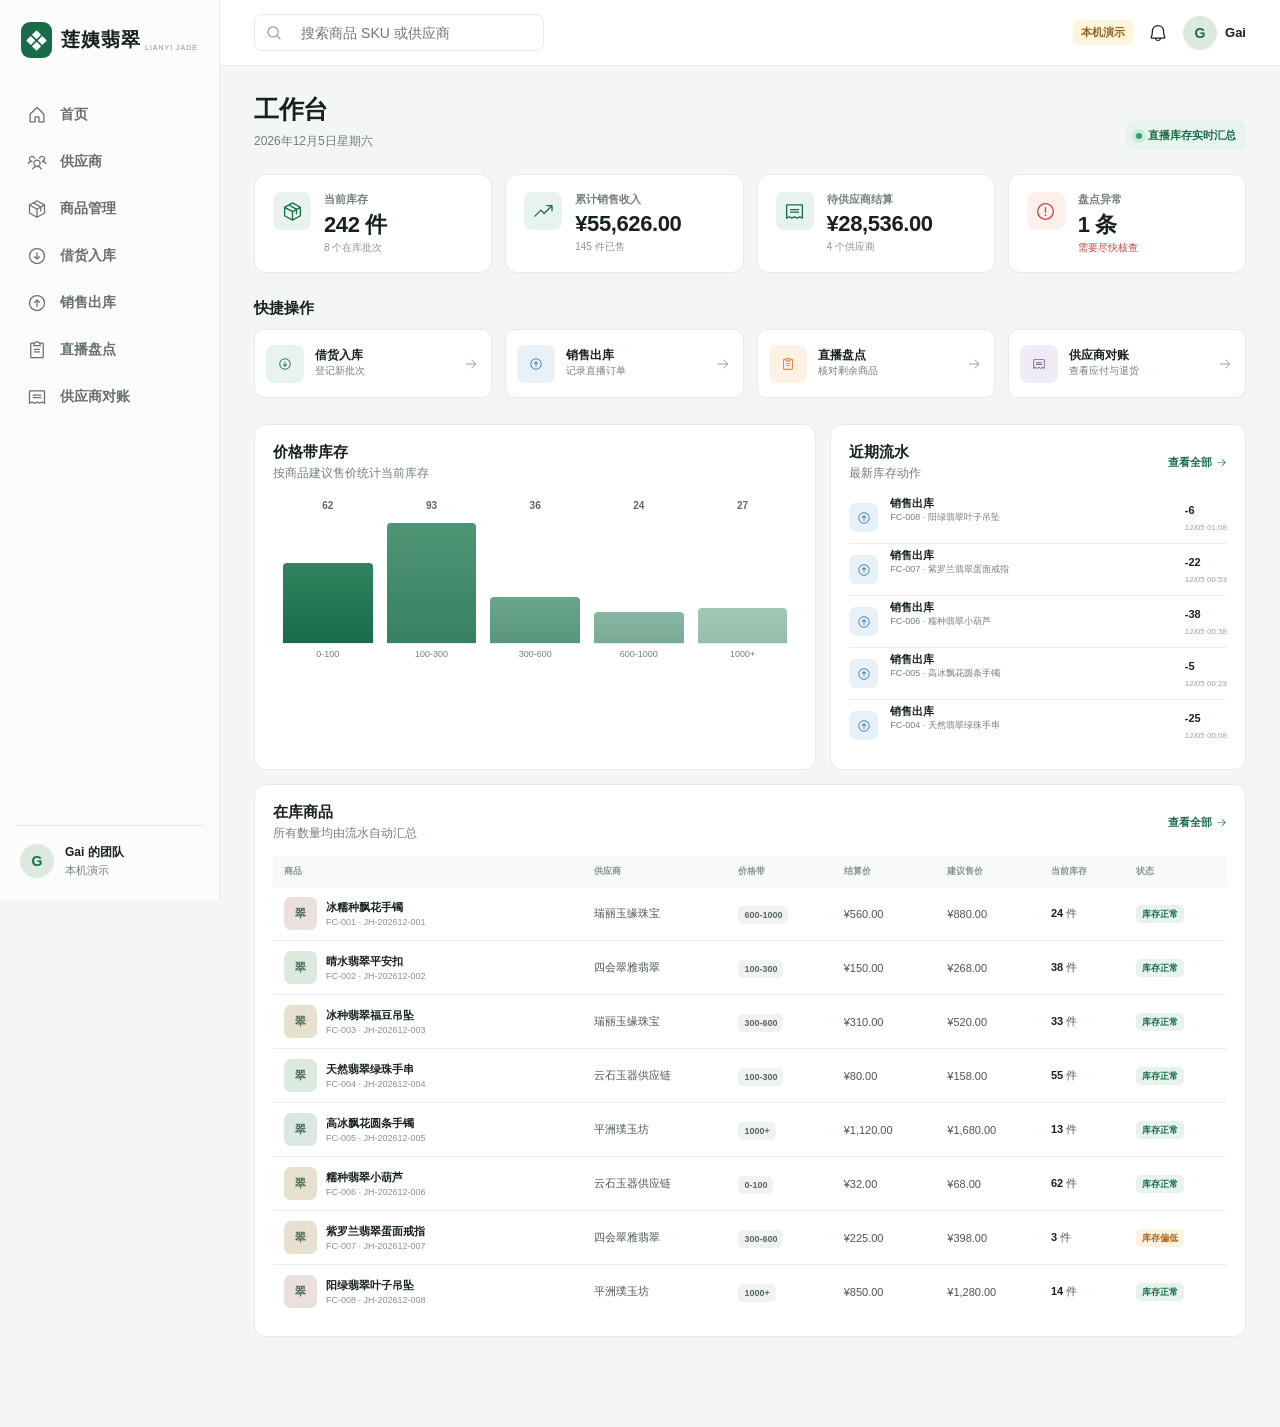
==== index.html @ c165a5d6 "Publish 莲姨翡翠 mobile workbench" ====
<!DOCTYPE html><html lang="zh-CN"><head><meta charSet="utf-8"/><meta name="viewport" content="width=device-width, initial-scale=1"/><link rel="stylesheet" href="/_next/static/css/index.B_fYpYmX.css" data-rsc-css-href="/_next/static/css/index.B_fYpYmX.css" data-precedence="vite-rsc/importer-resources"/><link rel="modulepreload" fetchPriority="low" href="/_next/static/chunks/index-DwJyGmUU.js"/><script src="/_next/static/chunks/rolldown-runtime-C60lm6uB.js" type="module" async=""></script><script src="/_next/static/chunks/framework-D_rUT4EX.js" type="module" async=""></script><script src="/_next/static/chunks/navigation-errors-By4dF-Cc.js" type="module" async=""></script><link rel="modulepreload" href="/_next/static/chunks/layout-segment-context-Eu8KPWJx.js" crossorigin=""/><link rel="modulepreload" href="/_next/static/chunks/provider-BkWd7_h_.js" crossorigin=""/><title>莲姨翡翠 · 直播库存工作台</title><meta name="description" content="多供应商直播借货、销售、盘点与对账"/><meta name="theme-color" content="#176c4a"/><script>Object.assign(((self[Symbol.for("vinext.navigationRuntime")]??={bootstrap:{routeManifest:null},functions:{}}).bootstrap.rsc??={rsc:[]}),{params:{},nav:{"pathname":"/","searchParams":[]}})</script><link rel="modulepreload" href="/_next/static/chunks/index-DwJyGmUU.js" />
</head><body><div class="center-state"><div class="spinner"></div><b>正在读取工作台</b></div><script type="module" src="/_next/static/chunks/index-DwJyGmUU.js" id="_R_" async=""></script><script>((self[Symbol.for("vinext.navigationRuntime")]??={bootstrap:{routeManifest:null},functions:{}}).bootstrap.rsc??={rsc:[]}).rsc.push("0:{\"page:/\":\"$L1\",\"layout:/\":\"$L2\",\"route:/\":\"$L3\",\"__route\":\"route:/\",\"__interceptionContext\":null,\"__layoutIds\":[\"layout:/\"],\"__rootLayout\":\"/\",\"__bfcacheSegmentIdentities\":{\"layout:/\":\"[\\\"layout\\\",\\\"layout:/\\\",\\\"root-boundary:/\\\",\\\"\\\"]\",\"page:/\":\"[\\\"page\\\",\\\"page:/\\\",\\\"root-boundary:/\\\",\\\"\\\"]\"},\"__srcPage\":[\"page\"],\"__layoutFlags\":{\"layout:/\":\"s\"},\"__artifactCompatibility\":{\"schemaVersion\":1,\"graphVersion\":\"app-route-graph:1177fd80f83fa7b0\",\"deploymentVersion\":\"52a5974e-112c-4733-9231-46b6f329998c\",\"appElementsSchemaVersion\":1,\"rscPayloadSchemaVersion\":1,\"rootBoundaryId\":\"/\",\"renderEpoch\":null},\"__dynamicStaleTime\":0}\n")</script><script>((self[Symbol.for("vinext.navigationRuntime")]??={bootstrap:{routeManifest:null},functions:{}}).bootstrap.rsc??={rsc:[]}).rsc.push("4:I[\"75b87872b5db\",[],\"AppProvider\",1]\n")</script><script>((self[Symbol.for("vinext.navigationRuntime")]??={bootstrap:{routeManifest:null},functions:{}}).bootstrap.rsc??={rsc:[]}).rsc.push("5:I[\"8c0f216c4604\",[],\"Children\",1]\n")</script><script>((self[Symbol.for("vinext.navigationRuntime")]??={bootstrap:{routeManifest:null},functions:{}}).bootstrap.rsc??={rsc:[]}).rsc.push("6:I[\"593f344dc510\",[],\"GlobalErrorBoundary\",1]\n")</script><script>((self[Symbol.for("vinext.navigationRuntime")]??={bootstrap:{routeManifest:null},functions:{}}).bootstrap.rsc??={rsc:[]}).rsc.push("7:I[\"0b874ad30386\",[],\"default\",1]\n")</script><script>((self[Symbol.for("vinext.navigationRuntime")]??={bootstrap:{routeManifest:null},functions:{}}).bootstrap.rsc??={rsc:[]}).rsc.push("8:I[\"593f344dc510\",[],\"ErrorBoundary\",1]\n")</script><script>((self[Symbol.for("vinext.navigationRuntime")]??={bootstrap:{routeManifest:null},functions:{}}).bootstrap.rsc??={rsc:[]}).rsc.push("9:I[\"15c18cfaeeff\",[],\"LayoutSegmentProvider\",1]\n")</script><script>((self[Symbol.for("vinext.navigationRuntime")]??={bootstrap:{routeManifest:null},functions:{}}).bootstrap.rsc??={rsc:[]}).rsc.push("a:I[\"8c0f216c4604\",[],\"Slot\",1]\n")</script><script>((self[Symbol.for("vinext.navigationRuntime")]??={bootstrap:{routeManifest:null},functions:{}}).bootstrap.rsc??={rsc:[]}).rsc.push("b:I[\"593f344dc510\",[],\"NotFoundBoundary\",1]\n")</script><script>((self[Symbol.for("vinext.navigationRuntime")]??={bootstrap:{routeManifest:null},functions:{}}).bootstrap.rsc??={rsc:[]}).rsc.push("c:I[\"9276801271d6\",[],\"AppRouterScrollTarget\",1]\n")</script><script>((self[Symbol.for("vinext.navigationRuntime")]??={bootstrap:{routeManifest:null},functions:{}}).bootstrap.rsc??={rsc:[]}).rsc.push("d:I[\"593f344dc510\",[],\"RedirectBoundary\",1]\n")</script><script>((self[Symbol.for("vinext.navigationRuntime")]??={bootstrap:{routeManifest:null},functions:{}}).bootstrap.rsc??={rsc:[]}).rsc.push(":HL[\"/_next/static/css/index.B_fYpYmX.css\",\"style\"     ]\n")</script><script>((self[Symbol.for("vinext.navigationRuntime")]??={bootstrap:{routeManifest:null},functions:{}}).bootstrap.rsc??={rsc:[]}).rsc.push("2:[[[\"$\",\"link\",\"css:/_next/static/css/index.B_fYpYmX.css\",{\"rel\":\"stylesheet\",\"precedence\":\"vite-rsc/importer-resources\",\"href\":\"/_next/static/css/index.B_fYpYmX.css\",\"data-rsc-css-href\":\"/_next/static/css/index.B_fYpYmX.css\"}],\"$undefined\"],[\"$\",\"html\",null,{\"lang\":\"zh-CN\",\"children\":[\"$\",\"body\",null,{\"children\":[\"$\",\"$L4\",null,{\"children\":[\"$\",\"$L5\",null,{}]}]}]}]]\n")</script><script>((self[Symbol.for("vinext.navigationRuntime")]??={bootstrap:{routeManifest:null},functions:{}}).bootstrap.rsc??={rsc:[]}).rsc.push("3:[[[\"$\",\"meta\",null,{\"charSet\":\"utf-8\"}],[[\"$\",\"title\",\"0\",{\"children\":\"莲姨翡翠 · 直播库存工作台\"}],[\"$\",\"meta\",\"1\",{\"name\":\"description\",\"content\":\"多供应商直播借货、销售、盘点与对账\"}]],[[\"$\",\"meta\",\"0\",{\"name\":\"viewport\",\"content\":\"width=device-width, initial-scale=1\"}],[\"$\",\"meta\",\"1\",{\"name\":\"theme-color\",\"content\":\"#176c4a\"}]]],[\"$\",\"$L6\",null,{\"fallback\":\"$7\",\"children\":[\"$\",\"$L8\",null,{\"fallback\":\"$7\",\"children\":[\"$\",\"$L9\",null,{\"providerId\":\"layout:/\",\"segmentMap\":{\"children\":[]},\"children\":[\"$\",\"$La\",null,{\"id\":\"layout:/\",\"parallelSlots\":\"$undefined\",\"children\":[\"$\",\"$Lb\",null,{\"resetKey\":\"\",\"fallback\":[[\"$\",\"title\",null,{\"children\":\"404: This page could not be found.\"}],[\"$\",\"div\",null,{\"style\":{\"fontFamily\":\"system-ui,\\\"Segoe UI\\\",Roboto,Helvetica,Arial,sans-serif,\\\"Apple Color Emoji\\\",\\\"Segoe UI Emoji\\\"\",\"height\":\"100vh\",\"textAlign\":\"center\",\"display\":\"flex\",\"flexDirection\":\"column\",\"alignItems\":\"center\",\"justifyContent\":\"center\"},\"children\":[\"$\",\"div\",null,{\"children\":[[\"$\",\"style\",null,{\"dangerouslySetInnerHTML\":{\"__html\":\"body{color:#000;background:#fff;margin:0}.next-error-h1{border-right:1px solid rgba(0,0,0,.3)}@media (prefers-color-scheme:dark){body{color:#fff;background:#000}.next-error-h1{border-right:1px solid rgba(255,255,255,.3)}}\"}}],[\"$\",\"h1\",null,{\"className\":\"next-error-h1\",\"style\":{\"display\":\"inline-block\",\"margin\":\"0 20px 0 0\",\"padding\":\"0 23px 0 0\",\"fontSize\":24,\"fontWeight\":500,\"verticalAlign\":\"top\",\"lineHeight\":\"49px\"},\"children\":404}],[\"$\",\"div\",null,{\"style\":{\"display\":\"inline-block\"},\"children\":[\"$\",\"h2\",null,{\"style\":{\"fontSize\":14,\"fontWeight\":400,\"lineHeight\":\"49px\",\"margin\":0},\"children\":\"This page could not be found.\"}]}]]}]}]],\"children\":[\"$\",\"$Lc\",null,{\"children\":[\"$\",\"$Ld\",null,{\"children\":[[\"$\",\"$L9\",null,{\"providerId\":\"page:/\",\"segmentMap\":{\"children\":[\"__PAGE__\"]},\"children\":[\"$\",\"$La\",null,{\"id\":\"page:/\"}]}],null]}]}]}]}]}]}]}],null,null]\n")</script><script>((self[Symbol.for("vinext.navigationRuntime")]??={bootstrap:{routeManifest:null},functions:{}}).bootstrap.rsc??={rsc:[]}).rsc.push("e:I[\"9e5c0a05e848\",[],\"Dashboard\",1]\n")</script><script>((self[Symbol.for("vinext.navigationRuntime")]??={bootstrap:{routeManifest:null},functions:{}}).bootstrap.rsc??={rsc:[]}).rsc.push("1:[\"$\",\"$Le\",null,{}]\n")</script><script>Object.assign(((self[Symbol.for("vinext.navigationRuntime")]??={bootstrap:{routeManifest:null},functions:{}}).bootstrap.rsc??={rsc:[]}),{"initialCacheKind":"static"});((self[Symbol.for("vinext.navigationRuntime")]??={bootstrap:{routeManifest:null},functions:{}}).bootstrap.rsc??={rsc:[]}).done=true</script><script>(function(){function c(){var b=a.contentDocument||(a.contentWindow&&a.contentWindow.document);if(b){var d=b.createElement('script');d.innerHTML="window.__CF$cv$params={r:'a3b03a144aecdc0d',t:'MTc4OTM5NzY2NQ=='};var a=document.createElement('script');a.src='/cdn-cgi/challenge-platform/scripts/jsd/main.js';document.getElementsByTagName('head')[0].appendChild(a);";b.getElementsByTagName('head')[0].appendChild(d)}}if(document.body){var a=document.createElement('iframe');a.height=1;a.width=1;a.style.position='absolute';a.style.top=0;a.style.left=0;a.style.border='none';a.style.visibility='hidden';document.body.appendChild(a);if('loading'!==document.readyState)c();else if(window.addEventListener)document.addEventListener('DOMContentLoaded',c);else{var e=document.onreadystatechange||function(){};document.onreadystatechange=function(b){e(b);'loading'!==document.readyState&&(document.onreadystatechange=e,c())}}}})();</script></body></html>
---- _next/static/css/index.B_fYpYmX.css ----
:root{--green:#176c4a;--green2:#115a3d;--green-soft:#e8f3ed;--ink:#17221d;--muted:#738078;--line:#e5eae7;--bg:#f4f6f4;--white:#fff;--orange:#d87923;--red:#c84343;--blue:#3677bd;--purple:#7758a6;--radius:12px}*{box-sizing:border-box}html,body{background:var(--bg);color:var(--ink);margin:0;font-family:Arial,PingFang SC,Microsoft YaHei,sans-serif;font-size:14px}button,input,select,textarea{font:inherit}button,a{color:inherit}button{cursor:pointer}.app-shell{min-height:100dvh}.app-shell>aside{border-right:1px solid var(--line);z-index:30;background:#fbfcfb;flex-direction:column;width:220px;padding:22px 14px;display:flex;position:fixed;inset:0 auto 0 0}.brand{align-items:center;gap:9px;padding:0 7px;display:flex}.brand>span{background:var(--green);color:#fff;border-radius:9px;place-items:center;width:36px;height:36px;display:grid}.brand b{letter-spacing:1px;white-space:nowrap;flex-shrink:0;font-size:19px}.brand small{letter-spacing:1px;color:#8b958f;white-space:nowrap;align-self:flex-end;margin:0 0 7px -5px;font-size:7px}.app-shell aside nav{flex-direction:column;gap:4px;margin-top:35px;display:flex}.app-shell aside nav a{color:#657068;border-radius:9px;align-items:center;gap:13px;height:43px;padding:0 13px;font-weight:600;text-decoration:none;display:flex}.app-shell aside nav a:hover,.app-shell aside nav a.active{background:var(--green-soft);color:var(--green)}.side-foot{border-top:1px solid var(--line);grid-template-columns:36px 1fr auto;align-items:center;gap:9px;margin-top:auto;padding:18px 6px 0;display:grid}.side-foot div b,.side-foot div small{display:block}.side-foot div b{font-size:12px}.side-foot div small{color:var(--muted);margin-top:2px;font-size:11px}.side-foot button,.header-actions button{background:0 0;border:0;padding:7px}.avatar{width:34px;height:34px;color:var(--green);background:#dce9df;border-radius:50%;place-items:center;font-weight:800;display:grid}.workspace{min-width:0;margin-left:220px}.workspace>header{border-bottom:1px solid var(--line);z-index:20;background:#fffffff5;justify-content:space-between;align-items:center;height:66px;padding:0 34px;display:flex;position:sticky;top:0}.global-search{border:1px solid var(--line);color:#879188;border-radius:8px;align-items:center;gap:8px;width:290px;height:37px;padding:0 11px;display:flex}.global-search input{width:100%;color:var(--ink);background:0 0;border:0;outline:0}.header-actions{align-items:center;gap:8px;display:flex}.header-actions b{font-size:13px}.demo-badge{color:#956219;background:#fff4dc;border-radius:5px;padding:5px 8px;font-size:11px;font-weight:700}.mobile-brand{display:none}.page{max-width:1440px;margin:0 auto;padding:27px 34px 90px}.page-head{justify-content:space-between;align-items:flex-end;margin-bottom:24px;display:flex}.page-head h1{letter-spacing:-.5px;margin:0 0 7px;font-size:25px}.page-head p,.panel-head p{color:var(--muted);margin:0;font-size:12px}.primary,.secondary,.danger-button{border:1px solid #0000;border-radius:8px;justify-content:center;align-items:center;gap:8px;height:39px;padding:0 15px;font-weight:700;display:inline-flex}.primary{background:var(--green);color:#fff}.primary:hover{background:var(--green2)}.secondary{color:#3f4e46;background:#fff;border-color:#dce3df}.secondary:hover{border-color:#a8b7ae}.primary:disabled,.secondary:disabled{opacity:.48;cursor:not-allowed}.block{width:100%;margin-top:7px}.live-chip{color:var(--green);background:var(--green-soft);border-radius:6px;padding:7px 10px;font-size:11px;font-weight:700}.live-chip i,.session-live i,.status.live i{background:#28a26b;border-radius:50%;width:6px;height:6px;margin-right:6px;display:inline-block;box-shadow:0 0 0 4px #ccebdd}.stats{grid-template-columns:repeat(4,1fr);gap:13px;display:grid}.metric{border:1px solid var(--line);border-radius:var(--radius);background:#fff;grid-template-columns:40px 1fr;column-gap:11px;padding:17px 18px;display:grid}.metric-icon{background:var(--green-soft);color:var(--green);border-radius:8px;grid-row:1/4;place-items:center;width:38px;height:38px;display:grid}.metric-icon svg{width:21px;height:21px}.metric-icon.danger{color:var(--red);background:#fff0ed}.metric>span{color:var(--muted);font-size:11px;font-weight:600}.metric>strong{letter-spacing:-.4px;margin:3px 0 1px;font-size:22px}.metric>small{color:#8a958f;font-size:10px}.danger-text{color:var(--red)!important}.quick{margin:26px 0}.quick h2,.panel-head h2{margin:0 0 3px;font-size:15px}.quick-grid{grid-template-columns:repeat(4,1fr);gap:13px;margin-top:11px;display:grid}.quick-grid>a,.quick-grid>button{border:1px solid var(--line);text-align:left;background:#fff;border-radius:10px;grid-template-rows:1fr 1fr;grid-template-columns:39px 1fr 16px;align-items:center;column-gap:10px;min-height:69px;padding:11px;text-decoration:none;display:grid}.quick-grid>a:hover,.quick-grid>button:hover{border-color:#b5c9bd;transform:translateY(-1px)}.quick-grid>a>span,.quick-grid>button>span{border-radius:8px;grid-row:1/3;place-items:center;width:38px;height:38px;display:grid}.quick-grid .green{color:var(--green);background:#e8f3ed}.quick-grid .blue{color:var(--blue);background:#e8f0f8}.quick-grid .orange{color:var(--orange);background:#fff2e4}.quick-grid .purple{color:var(--purple);background:#f0ecf7}.quick-grid svg{width:20px}.quick-grid>a>svg,.quick-grid>button>svg{color:#9aa49f;grid-area:1/3/3;width:14px}.quick-grid b{align-self:end;font-size:12px}.quick-grid small{color:var(--muted);align-self:start;font-size:10px}.panel{border:1px solid var(--line);border-radius:var(--radius);background:#fff;padding:18px}.dashboard-grid{grid-template-columns:1.15fr .85fr;gap:14px;display:grid}.panel-head{justify-content:space-between;align-items:center;display:flex}.panel-head a{color:var(--green);align-items:center;gap:4px;font-size:11px;font-weight:700;text-decoration:none;display:flex}.bar-chart{justify-content:space-around;align-items:flex-end;gap:14px;height:185px;padding:18px 10px 0;display:flex}.bar-col{text-align:center;flex:1;grid-template-rows:18px 1fr 18px;gap:5px;height:100%;display:grid}.bar-col>b{color:#5d6a62;font-size:10px}.bar-col>div{border-bottom:1px solid #e8ece9;align-items:flex-end;height:100%;display:flex}.bar-col i{background:linear-gradient(#32845f,#176c4a);border-radius:4px 4px 0 0;width:100%;min-height:3px;display:block}.bar-col:nth-child(2) i{opacity:.86}.bar-col:nth-child(3) i{opacity:.72}.bar-col:nth-child(4) i{opacity:.58}.bar-col:nth-child(5) i{opacity:.45}.bar-col span{color:var(--muted);white-space:nowrap;font-size:9px}.activity>.panel-head{margin-bottom:10px}.activity-row{border-bottom:1px solid #edf0ee;grid-template-rows:20px 15px;grid-template-columns:32px 1fr auto;align-items:center;column-gap:9px;padding:8px 0;display:grid}.activity-row:last-child{border-bottom:0}.activity-row>span{border-radius:7px;grid-row:1/3;place-items:center;width:29px;height:29px;display:grid}.activity-row>span.in{color:var(--green);background:var(--green-soft)}.activity-row>span.out{color:var(--blue);background:#e8f0f8}.activity-row div b,.activity-row div small{display:block}.activity-row div b{font-size:11px}.activity-row div small{color:var(--muted);font-size:9px}.activity-row strong{grid-area:1/3;font-size:11px}.activity-row time{color:#9aa39e;grid-area:2/3;font-size:8px}.positive{color:var(--green)}.inventory{margin-top:14px}.inventory>.panel-head{margin-bottom:14px}.table-wrap{overflow-x:auto}table{border-collapse:collapse;width:100%;min-width:720px}th{text-align:left;color:#8a958e;background:#f8faf8;padding:9px 11px;font-size:9px;font-weight:700}td{color:#4a574f;border-bottom:1px solid #edf0ee;padding:10px 11px;font-size:11px}tbody tr:last-child td{border-bottom:0}td b{color:var(--ink)}.product-cell{align-items:center;gap:9px;min-width:190px;display:flex}.product-mark{color:#4d6c59;border-radius:7px;flex:none;place-items:center;width:33px;height:33px;font-family:serif;font-weight:800;display:grid}.product-cell b,.product-cell small{display:block}.product-cell b{font-size:11px}.product-cell small{color:#89938d;margin-top:2px;font-size:9px}.status{white-space:nowrap;border-radius:5px;padding:4px 6px;font-size:9px;font-weight:700}.status.ok{color:var(--green);background:var(--green-soft)}.status.warn{color:#a96317;background:#fff2de}.status.live{color:var(--green);background:var(--green-soft)}.status.neutral{color:#596760;background:#eff2f0}.status.live i{width:5px;height:5px;box-shadow:none}.toolbar{justify-content:space-between;align-items:center;gap:14px;margin-bottom:16px;display:flex}.toolbar>span{color:var(--muted);font-size:11px}.search{border:1px solid var(--line);color:#89938d;background:#fff;border-radius:8px;align-items:center;gap:8px;min-width:310px;height:39px;padding:0 11px;display:flex}.search input{background:0 0;border:0;outline:0;flex:1}.supplier-grid{grid-template-columns:repeat(2,1fr);gap:14px;display:grid}.supplier-card{border:1px solid var(--line);border-radius:var(--radius);background:#fff;padding:17px}.supplier-title{grid-template-columns:40px 1fr auto;align-items:center;gap:10px;display:grid}.supplier-title>span{background:var(--green-soft);width:39px;height:39px;color:var(--green);border-radius:9px;place-items:center;font-size:17px;font-weight:800;display:grid}.supplier-title h3{margin:0 0 4px;font-size:13px}.supplier-title small{color:var(--muted);font-size:10px}.supplier-title button,.link-btn{color:var(--green);background:0 0;border:0;font-size:10px;font-weight:700}.supplier-card>p{color:#6f7b74;min-height:29px;margin:13px 0;font-size:10px}.supplier-data{background:#f8faf8;border-radius:8px;grid-template-columns:repeat(3,1fr);padding:10px;display:grid}.supplier-data>div+div{border-left:1px solid #e3e8e5;padding-left:10px}.supplier-data span,.supplier-data b{display:block}.supplier-data span{color:#89938d;font-size:8px}.supplier-data b{margin-top:4px;font-size:12px}.supplier-card>a{color:var(--green);align-items:center;gap:4px;margin-top:12px;font-size:10px;font-weight:700;text-decoration:none;display:flex}.no-pad{padding:0}.no-pad>.panel-head{padding:17px 18px 12px}.band-filter{gap:4px;margin-left:auto;display:flex}.band-filter button{border:1px solid var(--line);color:#657169;background:#fff;border-radius:6px;height:31px;padding:0 10px;font-size:10px}.band-filter button.active{background:var(--green);border-color:var(--green);color:#fff}.form-page{grid-template-columns:minmax(430px,1.1fr) minmax(300px,.9fr);align-items:start;gap:16px;display:grid}.form-panel{padding:23px 25px}.step-title{gap:12px;margin-bottom:22px;display:flex}.step-title>span{background:var(--green-soft);width:35px;height:35px;color:var(--green);border-radius:8px;place-items:center;font-weight:800;display:grid}.step-title h2{margin:1px 0 4px;font-size:15px}.step-title p{color:var(--muted);margin:0;font-size:10px}.field{margin-bottom:14px;display:block}.field>span{justify-content:space-between;margin-bottom:6px;font-size:10px;font-weight:700;display:flex}.field>span small{color:var(--muted);font-weight:400}input,select,textarea{width:100%;color:var(--ink);background:#fff;border:1px solid #dfe5e1;border-radius:7px;outline:0;padding:0 11px}input,select{height:39px}textarea{resize:vertical;min-height:72px;padding-top:10px}input:focus,select:focus,textarea:focus{border-color:#65a084;box-shadow:0 0 0 3px #e8f3ed}select{-webkit-appearance:auto;appearance:auto}.form-grid{grid-template-columns:1fr 1fr;gap:12px;display:grid}.form-total{background:#f2f7f4;border:1px solid #d9e9df;border-radius:8px;grid-template-columns:1fr auto;margin-bottom:14px;padding:12px 14px;display:grid}.form-total>span{color:#56645c;font-size:10px}.form-total>b{color:var(--green);font-size:16px}.form-total>small{color:#819087;grid-column:1/3;margin-top:4px;font-size:9px}.form-error{color:var(--red);background:#fff1ef;border-radius:6px;align-items:center;gap:5px;margin:8px 0;padding:8px;font-size:10px;display:flex}.visually-hidden{clip:rect(0, 0, 0, 0)!important;white-space:nowrap!important;border:0!important;width:1px!important;height:1px!important;margin:-1px!important;padding:0!important;position:absolute!important;overflow:hidden!important}.recognition-flow{gap:14px;display:grid}.recognition-start{text-align:center;background:#f7faf8;border:1px dashed #b7c9bf;border-radius:12px;grid-template-columns:1fr 1fr;gap:10px;padding:26px 20px 20px;display:grid}.recognition-start>span,.recognition-start>h3,.recognition-start>p,.recognition-start>small{grid-column:1/3}.recognition-start>span{background:var(--green-soft);width:64px;height:64px;color:var(--green);border-radius:18px;place-items:center;margin:0 auto 2px;display:grid}.recognition-start h3{margin:0;font-size:16px}.recognition-start p{color:var(--muted);max-width:330px;margin:0 auto 8px;font-size:11px;line-height:1.6}.recognition-start small,.recognition-footnote{color:var(--muted);margin:2px 0 0;font-size:10px}.recognition-photo{background:#eef1ef;border-radius:11px;place-items:center;min-height:180px;display:grid;position:relative;overflow:hidden}.recognition-photo img{object-fit:contain;width:100%;max-height:280px;display:block}.recognition-photo button{background:#fffffff0;height:33px;position:absolute;bottom:10px;right:10px}.recognition-loading{background:#f2f8f4;border:1px solid #d9e9df;border-radius:9px;grid-template-columns:20px 1fr;column-gap:9px;padding:13px;display:grid}.recognition-loading i{border:2px solid #bfdbcb;border-top-color:var(--green);border-radius:50%;grid-row:1/3;width:18px;height:18px;animation:.8s linear infinite recognition-spin}.recognition-loading b{font-size:11px}.recognition-loading small{color:var(--muted);margin-top:3px;font-size:9px}@keyframes recognition-spin{to{transform:rotate(360deg)}}.recognition-result{border-top:1px solid var(--line);padding-top:15px}.candidate-head{justify-content:space-between;align-items:center;gap:12px;margin-bottom:13px;display:flex}.candidate-head b,.candidate-head small{display:block}.candidate-head b{font-size:13px}.candidate-head small{color:var(--muted);margin-top:3px;font-size:9px}.candidate-head>span{white-space:nowrap;border-radius:6px;padding:5px 8px;font-size:10px;font-weight:700}.candidate-head>span.high{color:var(--green);background:var(--green-soft)}.candidate-head>span.medium{color:#94601b;background:#fff3dc}.candidate-head>span.low{color:var(--red);background:#fff0ee}.recognized-copy{border:1px solid var(--line);background:#fafbfa;border-radius:9px;margin-bottom:15px;padding:2px 12px}.recognized-copy>div{border-bottom:1px solid #edf0ee;grid-template-columns:82px 1fr;gap:8px;padding:9px 0;font-size:10px;display:grid}.recognized-copy>div:last-child{border-bottom:0}.recognized-copy span{color:var(--muted)}.recognition-warning{color:#865c24;background:#fff5e7;border-radius:7px;align-items:flex-start;gap:6px;margin:7px 0;padding:8px 9px;font-size:10px;line-height:1.5;display:flex}.recognition-warning svg{flex:none;margin-top:1px}.recognition-footnote{text-align:center}.form-aside{gap:14px;display:grid}.tip{border-radius:var(--radius);color:#466153;background:#eef7f2;border:1px solid #dcece2;padding:17px}.tip.blue-tip{background:#f0f5fa;border-color:#e0e8f1}.tip>b{align-items:center;gap:6px;font-size:11px;display:flex}.tip ol{color:#607069;gap:9px;margin:12px 0 0;padding-left:32px;font-size:10px;display:grid}.history{margin-top:10px}.history>div{border-bottom:1px solid #edf0ee;grid-template-columns:31px 1fr auto;align-items:center;gap:9px;padding:8px 0;display:grid}.history>div:last-child{border:0}.history .product-mark{width:29px;height:29px}.history b,.history small{display:block}.history b{font-size:10px}.history small{color:var(--muted);margin-top:2px;font-size:8px}.history strong{font-size:11px}.session-strip{color:#fff;background:#16241d;border-radius:10px;justify-content:space-between;align-items:center;margin-bottom:15px;padding:13px 16px;display:flex}.session-strip>div{align-items:center;gap:10px;display:flex}.session-live{background:#274636;border-radius:8px;place-items:center;width:31px;height:31px;display:grid}.session-strip b,.session-strip small{display:block}.session-strip b{font-size:11px}.session-strip small{color:#aebbb4;margin-top:3px;font-size:9px}.danger-button{color:#ffd4cf;background:#382924;border-color:#64443f;height:32px;font-size:10px}.inline-warn{color:#8d5c1f;background:#fff4e3;border-radius:6px;margin-bottom:13px;padding:9px 10px;font-size:10px}.inline-warn.neutral{color:#536159;background:#f2f5f3}.selected-product{border:1px solid var(--line);border-radius:8px;align-items:center;gap:10px;margin:-5px 0 13px;padding:9px;display:flex}.selected-product div{flex:1}.selected-product b,.selected-product small{display:block}.selected-product b{font-size:10px}.selected-product small,.selected-product>span{color:var(--muted);font-size:9px}.count-box{border:1px solid var(--line);background:#f8faf8;border-radius:9px;grid-template-columns:repeat(3,1fr);margin-bottom:14px;display:grid;overflow:hidden}.count-box>div{text-align:center;padding:13px}.count-box>div+div{border-left:1px solid var(--line)}.count-box span,.count-box b,.count-box small{display:block}.count-box span{color:var(--muted);font-size:9px}.count-box b{margin:7px 0 2px;font-size:22px}.count-box b small{font-size:9px;font-weight:400;display:inline}.count-box input{text-align:center;height:34px;margin:3px 0 0;font-size:18px;font-weight:800}.count-box small{color:#8d9891;font-size:8px}.count-box .match{color:var(--green);background:#edf7f1}.count-box .mismatch{color:#a76417;background:#fff4e2}.exception-list>.panel-head{margin-bottom:8px}.exception{border-bottom:1px solid var(--line);grid-template-columns:1fr auto;gap:7px;padding:12px 0;display:grid}.exception:last-child{border:0}.exception b,.exception small{display:block}.exception b{font-size:10px}.exception small{color:var(--muted);margin-top:3px;font-size:8px}.exception p{color:#6c7871;background:#f7f9f8;border-radius:5px;grid-column:1/3;margin:2px 0;padding:6px;font-size:9px}.recon-filter{border:1px solid var(--line);background:#fff;border-radius:10px;align-items:end;gap:20px;margin-bottom:14px;padding:13px 16px;display:flex}.recon-filter .field{width:300px;margin:0}.recon-filter>div:last-child{padding-bottom:5px}.recon-filter>div:last-child span,.recon-filter>div:last-child b{display:block}.recon-filter>div:last-child span{color:var(--muted);font-size:8px}.recon-filter>div:last-child b{margin-top:5px;font-size:10px}.recon-stats{border:1px solid var(--line);background:#fff;border-radius:10px;grid-template-columns:repeat(6,1fr);margin-bottom:12px;display:grid;overflow:hidden}.recon-stats>div{padding:15px}.recon-stats>div+div{border-left:1px solid var(--line)}.recon-stats span,.recon-stats b,.recon-stats small{display:block}.recon-stats span{color:var(--muted);font-size:9px}.recon-stats b{margin-top:6px;font-size:15px}.recon-stats small{color:#7b8980;margin-top:3px;font-size:8px}.recon-stats .focus{background:#edf6f1}.recon-stats .focus b{color:var(--green)}.recon-actions{justify-content:flex-end;gap:8px;margin-bottom:12px;display:flex}.payments{margin-top:12px}.payments>.panel-head{margin-bottom:8px}.payment-list>div{border-bottom:1px solid var(--line);grid-template-columns:32px 1fr auto;align-items:center;gap:9px;padding:10px 0;display:grid}.payment-list>div:last-child{border:0}.payment-list>div>span{background:var(--green-soft);width:30px;height:30px;color:var(--green);border-radius:7px;place-items:center;display:grid}.payment-list b,.payment-list small{display:block}.payment-list b{font-size:11px}.payment-list small{color:var(--muted);margin-top:3px;font-size:9px}.payment-list strong{color:var(--green);font-size:12px}.empty{text-align:center;color:#9aa49f;padding:35px 15px}.empty svg{margin-bottom:8px}.empty b,.empty p{display:block}.empty b{color:#67736c;font-size:11px}.empty p{margin:5px 0;font-size:9px}.overlay{z-index:100;background:#111e176e;place-items:center;padding:16px;display:grid;position:fixed;inset:0}.modal{background:#fff;border-radius:13px;width:min(520px,100%);max-height:calc(100dvh - 32px);padding:20px;overflow-y:auto;box-shadow:0 24px 70px #0a180f40}.modal-head{justify-content:space-between;align-items:center;margin-bottom:18px;display:flex}.modal-head h2{margin:0;font-size:17px}.modal-head button,.more-head button{background:0 0;border:0;padding:5px}.toast{color:#fff;z-index:200;background:#163d2c;border-radius:8px;padding:11px 15px;font-size:11px;font-weight:700;position:fixed;bottom:22px;right:22px;box-shadow:0 8px 35px #0003}.toast.error{background:#913735}.center-state{text-align:center;flex-direction:column;justify-content:center;align-items:center;min-height:100dvh;padding:20px;display:flex}.center-state>p{color:var(--muted);max-width:400px}.spinner{border:3px solid #d9e7df;border-top-color:var(--green);border-radius:50%;width:28px;height:28px;margin-bottom:14px;animation:.7s linear infinite spin}@keyframes spin{to{transform:rotate(360deg)}}.state-icon.error{width:42px;height:42px;color:var(--red);background:#fff0ed;border-radius:50%;place-items:center;margin-bottom:12px;font-size:22px;font-weight:800;display:grid}.auth{background:#f4f7f5;grid-template-columns:1fr 1fr;min-height:100dvh;display:grid}.auth-brand{color:#fff;background:#173d2d;flex-direction:column;justify-content:center;padding:8vw;display:flex}.auth-brand .brand{position:absolute;top:30px;left:30px}.auth-brand .brand>span{color:var(--green);background:#fff}.auth-brand .brand small{color:#b2c7bd}.auth-brand h1{letter-spacing:-2px;max-width:430px;margin:0 0 16px;font-size:44px}.auth-brand>p{color:#c6d5ce;max-width:420px;font-size:16px;line-height:1.7}.auth-form{place-items:center;padding:20px;display:grid}.auth-card{border:1px solid var(--line);background:#fff;border-radius:14px;width:min(390px,100%);padding:30px}.kicker{letter-spacing:1.5px;color:var(--green);font-size:10px;font-weight:800}.auth-card h2{margin:9px 0 24px;font-size:24px}.text-btn{width:100%;color:var(--green);background:0 0;border:0;margin-top:12px;font-size:11px}.setup{border:1px solid var(--line);background:#fff;border-radius:12px;width:min(390px,100%);margin-top:15px;padding:20px}.bottom-nav,.more-menu{display:none}@media (max-width:1050px){.stats,.quick-grid{grid-template-columns:repeat(2,1fr)}.dashboard-grid{grid-template-columns:1fr}.recon-stats{grid-template-columns:repeat(3,1fr)}.recon-stats>div:nth-child(4){border-left:0;border-top:1px solid var(--line)}.recon-stats>div:nth-child(5),.recon-stats>div:nth-child(6){border-top:1px solid var(--line)}}@media (max-width:720px){.app-shell>aside{display:none}.workspace{margin-left:0}.workspace>header{height:57px;padding:0 14px}.global-search{display:none}.mobile-brand{display:block}.mobile-brand .brand small{display:none}.mobile-brand .brand>span{width:30px;height:30px}.mobile-brand .brand>span svg{width:18px}.mobile-brand .brand b{font-size:17px}.header-actions>b,.header-actions>.avatar{display:none}.page{padding:20px 14px 90px}.page-head{align-items:flex-start;margin-bottom:18px}.page-head h1{font-size:21px}.page-head p{max-width:240px;line-height:1.45}.page-head>.primary,.page-head>.secondary{height:36px;padding:0 10px;font-size:10px}.live-chip{display:none}.stats{gap:9px}.metric{grid-template-columns:33px 1fr;column-gap:8px;padding:13px 12px}.metric-icon{width:32px;height:32px}.metric>strong{font-size:17px}.quick{margin:20px 0}.quick-grid{gap:8px}.quick-grid>a,.quick-grid>button{grid-template-columns:34px 1fr 12px;min-height:65px;padding:9px}.quick-grid>a>span,.quick-grid>button>span{width:33px;height:33px}.dashboard-grid{gap:10px}.chart-panel{padding:15px 10px}.bar-chart{gap:7px;height:160px;padding-left:0;padding-right:0}.activity{display:none}.inventory{margin-top:10px;padding:15px}.inventory .panel-head a{display:none}.table-wrap table{min-width:660px}.bottom-nav{border-top:1px solid var(--line);z-index:60;padding:7px 4px max(7px, env(safe-area-inset-bottom));background:#fffffff7;grid-template-columns:repeat(5,1fr);display:grid;position:fixed;inset:auto 0 0}.bottom-nav a,.bottom-nav button{color:#7c8780;background:0 0;border:0;flex-direction:column;align-items:center;gap:2px;font-size:9px;text-decoration:none;display:flex}.bottom-nav .active{color:var(--green)}.more-menu{border:1px solid var(--line);z-index:70;background:#fff;border-radius:13px;padding:12px;display:block;position:fixed;inset:auto 9px 70px;box-shadow:0 18px 50px #14251b2b}.more-head{justify-content:space-between;align-items:center;padding:2px 5px 8px;display:flex}.more-menu>a{border-top:1px solid #edf0ee;grid-template-columns:28px 1fr auto;align-items:center;height:43px;font-size:11px;text-decoration:none;display:grid}.more-menu>a svg:last-child{color:#a1aaa5}.toolbar{flex-direction:column;align-items:stretch}.search{width:100%;min-width:0}.band-filter{margin-left:0;overflow-x:auto}.supplier-grid,.form-page{grid-template-columns:1fr}.form-aside{grid-row:1}.form-aside .recent{display:none}.form-panel{padding:18px}.form-grid{grid-template-columns:1fr;gap:0}.page-head+.form-page .form-aside,.stocktake .form-aside,.stocktake .exception-list{grid-row:auto}.session-strip{padding:11px}.count-box>div{padding:10px 5px}.count-box b{font-size:18px}.recon-filter{flex-direction:column;align-items:stretch;gap:10px}.recon-filter .field{width:auto}.recon-stats{grid-template-columns:repeat(2,1fr)}.recon-stats>div:nth-child(3),.recon-stats>div:nth-child(5){border-left:0}.recon-stats>div:nth-child(n+3){border-top:1px solid var(--line)}.recon-stats>div:nth-child(4){border-left:1px solid var(--line)}.recon-actions>*{flex:1}.overlay{align-items:end;padding:0}.modal{border-radius:15px 15px 0 0;width:100%;max-height:92dvh;padding:19px 17px 28px}.recognition-start{padding:22px 14px 17px}.recognition-start>button{padding:0 10px}.toast{text-align:center;bottom:77px;left:14px;right:14px}.auth{grid-template-columns:1fr}.auth-brand{min-height:35dvh;padding:75px 25px 25px}.auth-brand h1{margin-bottom:7px;font-size:31px}.auth-brand>p{font-size:12px}.auth-form{align-items:start;padding:20px}.auth-card{padding:23px}.auth-brand .brand{top:20px;left:18px}}@media (max-width:390px){.stats{grid-template-columns:1fr 1fr}.metric{display:block}.metric-icon{margin-bottom:8px}.metric>span,.metric>strong,.metric>small{display:block}.metric>strong{margin:4px 0}.quick-grid{grid-template-columns:1fr 1fr}.quick-grid small{display:none}.quick-grid>a,.quick-grid>button{grid-template-rows:1fr;min-height:54px}.quick-grid>a>span,.quick-grid>button>span,.quick-grid>a>svg,.quick-grid>button>svg{grid-row:1}.supplier-data{padding:8px}.page-head>div{min-width:0}.page-head h1{white-space:nowrap}}.notification-link{padding:7px;text-decoration:none;display:flex}@media (max-width:720px){input,select{height:44px;font-size:14px}.field>span{font-size:12px}.primary,.secondary,.danger-button,.page-head>.primary,.page-head>.secondary,.band-filter button,.bottom-nav a,.bottom-nav button{min-height:44px}.product-cell b{font-size:13px}.product-cell small{font-size:11px}.table-wrap table{min-width:0;display:block}.table-wrap thead{display:none}.table-wrap tbody{display:block}.table-wrap tr{border-bottom:1px solid var(--line);grid-template-columns:1fr 1fr;gap:3px 12px;padding:12px 13px;display:grid}.table-wrap tr:last-child{border:0}.table-wrap td{border:0;align-items:center;gap:5px;padding:4px 0;font-size:12px;display:flex}.table-wrap td:first-child{grid-column:1/3;padding-bottom:8px}.table-wrap td[data-label]:before{content:attr(data-label);color:var(--muted);min-width:52px;font-size:11px}.table-wrap .status{font-size:10px}.table-wrap .product-mark{width:39px;height:39px}.table-wrap .link-btn{min-height:32px}.inventory{padding-left:0;padding-right:0}.inventory .panel-head{padding-left:15px}.supplier-card p,.supplier-title small,.supplier-data span{font-size:11px}.supplier-data b{font-size:14px}.tip ol{font-size:12px}.tip b{font-size:13px}.recon-stats span,.recon-filter>div:last-child span{font-size:11px}.recon-stats b{font-size:17px}.more-menu>a{min-height:44px;font-size:13px}}
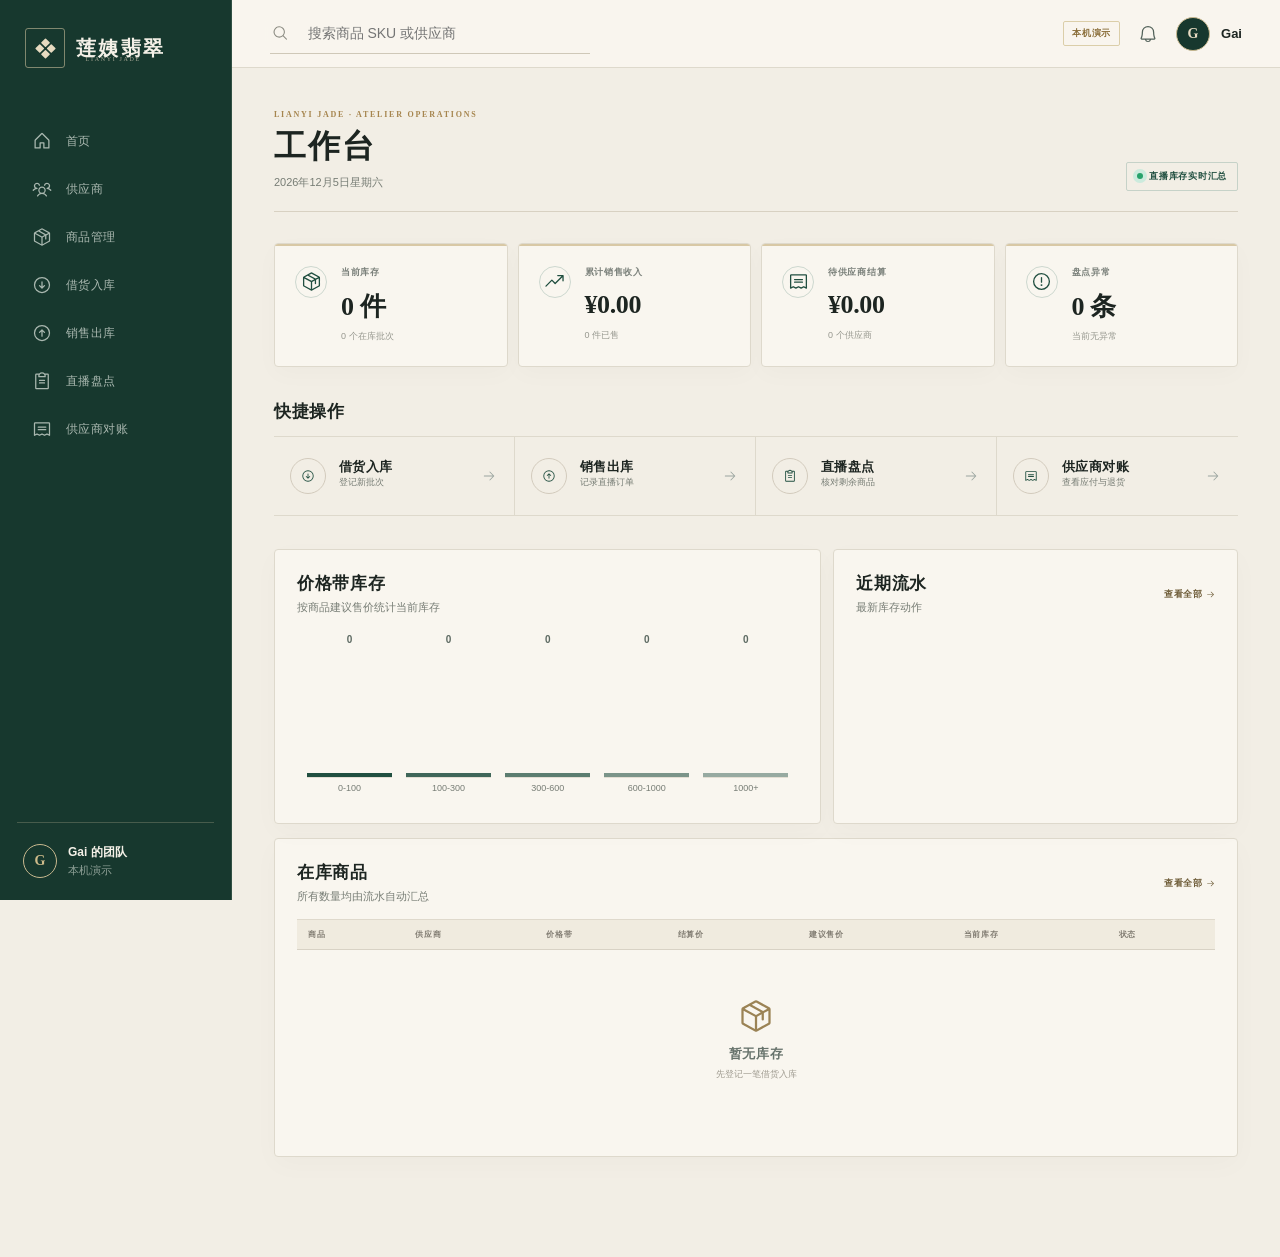
==== commit 7b409a9d: "Publish luxury visual refresh" ====
--- a/index.html
+++ b/index.html
@@ -1,2 +1,2 @@
-<!DOCTYPE html><html lang="zh-CN"><head><meta charSet="utf-8"/><meta name="viewport" content="width=device-width, initial-scale=1"/><link rel="stylesheet" href="/_next/static/css/index.B_fYpYmX.css" data-rsc-css-href="/_next/static/css/index.B_fYpYmX.css" data-precedence="vite-rsc/importer-resources"/><link rel="modulepreload" fetchPriority="low" href="/_next/static/chunks/index-DwJyGmUU.js"/><script src="/_next/static/chunks/rolldown-runtime-C60lm6uB.js" type="module" async=""></script><script src="/_next/static/chunks/framework-D_rUT4EX.js" type="module" async=""></script><script src="/_next/static/chunks/navigation-errors-By4dF-Cc.js" type="module" async=""></script><link rel="modulepreload" href="/_next/static/chunks/layout-segment-context-Eu8KPWJx.js" crossorigin=""/><link rel="modulepreload" href="/_next/static/chunks/provider-BkWd7_h_.js" crossorigin=""/><title>莲姨翡翠 · 直播库存工作台</title><meta name="description" content="多供应商直播借货、销售、盘点与对账"/><meta name="theme-color" content="#176c4a"/><script>Object.assign(((self[Symbol.for("vinext.navigationRuntime")]??={bootstrap:{routeManifest:null},functions:{}}).bootstrap.rsc??={rsc:[]}),{params:{},nav:{"pathname":"/","searchParams":[]}})</script><link rel="modulepreload" href="/_next/static/chunks/index-DwJyGmUU.js" />
-</head><body><div class="center-state"><div class="spinner"></div><b>正在读取工作台</b></div><script type="module" src="/_next/static/chunks/index-DwJyGmUU.js" id="_R_" async=""></script><script>((self[Symbol.for("vinext.navigationRuntime")]??={bootstrap:{routeManifest:null},functions:{}}).bootstrap.rsc??={rsc:[]}).rsc.push("0:{\"page:/\":\"$L1\",\"layout:/\":\"$L2\",\"route:/\":\"$L3\",\"__route\":\"route:/\",\"__interceptionContext\":null,\"__layoutIds\":[\"layout:/\"],\"__rootLayout\":\"/\",\"__bfcacheSegmentIdentities\":{\"layout:/\":\"[\\\"layout\\\",\\\"layout:/\\\",\\\"root-boundary:/\\\",\\\"\\\"]\",\"page:/\":\"[\\\"page\\\",\\\"page:/\\\",\\\"root-boundary:/\\\",\\\"\\\"]\"},\"__srcPage\":[\"page\"],\"__layoutFlags\":{\"layout:/\":\"s\"},\"__artifactCompatibility\":{\"schemaVersion\":1,\"graphVersion\":\"app-route-graph:1177fd80f83fa7b0\",\"deploymentVersion\":\"52a5974e-112c-4733-9231-46b6f329998c\",\"appElementsSchemaVersion\":1,\"rscPayloadSchemaVersion\":1,\"rootBoundaryId\":\"/\",\"renderEpoch\":null},\"__dynamicStaleTime\":0}\n")</script><script>((self[Symbol.for("vinext.navigationRuntime")]??={bootstrap:{routeManifest:null},functions:{}}).bootstrap.rsc??={rsc:[]}).rsc.push("4:I[\"75b87872b5db\",[],\"AppProvider\",1]\n")</script><script>((self[Symbol.for("vinext.navigationRuntime")]??={bootstrap:{routeManifest:null},functions:{}}).bootstrap.rsc??={rsc:[]}).rsc.push("5:I[\"8c0f216c4604\",[],\"Children\",1]\n")</script><script>((self[Symbol.for("vinext.navigationRuntime")]??={bootstrap:{routeManifest:null},functions:{}}).bootstrap.rsc??={rsc:[]}).rsc.push("6:I[\"593f344dc510\",[],\"GlobalErrorBoundary\",1]\n")</script><script>((self[Symbol.for("vinext.navigationRuntime")]??={bootstrap:{routeManifest:null},functions:{}}).bootstrap.rsc??={rsc:[]}).rsc.push("7:I[\"0b874ad30386\",[],\"default\",1]\n")</script><script>((self[Symbol.for("vinext.navigationRuntime")]??={bootstrap:{routeManifest:null},functions:{}}).bootstrap.rsc??={rsc:[]}).rsc.push("8:I[\"593f344dc510\",[],\"ErrorBoundary\",1]\n")</script><script>((self[Symbol.for("vinext.navigationRuntime")]??={bootstrap:{routeManifest:null},functions:{}}).bootstrap.rsc??={rsc:[]}).rsc.push("9:I[\"15c18cfaeeff\",[],\"LayoutSegmentProvider\",1]\n")</script><script>((self[Symbol.for("vinext.navigationRuntime")]??={bootstrap:{routeManifest:null},functions:{}}).bootstrap.rsc??={rsc:[]}).rsc.push("a:I[\"8c0f216c4604\",[],\"Slot\",1]\n")</script><script>((self[Symbol.for("vinext.navigationRuntime")]??={bootstrap:{routeManifest:null},functions:{}}).bootstrap.rsc??={rsc:[]}).rsc.push("b:I[\"593f344dc510\",[],\"NotFoundBoundary\",1]\n")</script><script>((self[Symbol.for("vinext.navigationRuntime")]??={bootstrap:{routeManifest:null},functions:{}}).bootstrap.rsc??={rsc:[]}).rsc.push("c:I[\"9276801271d6\",[],\"AppRouterScrollTarget\",1]\n")</script><script>((self[Symbol.for("vinext.navigationRuntime")]??={bootstrap:{routeManifest:null},functions:{}}).bootstrap.rsc??={rsc:[]}).rsc.push("d:I[\"593f344dc510\",[],\"RedirectBoundary\",1]\n")</script><script>((self[Symbol.for("vinext.navigationRuntime")]??={bootstrap:{routeManifest:null},functions:{}}).bootstrap.rsc??={rsc:[]}).rsc.push(":HL[\"/_next/static/css/index.B_fYpYmX.css\",\"style\"     ]\n")</script><script>((self[Symbol.for("vinext.navigationRuntime")]??={bootstrap:{routeManifest:null},functions:{}}).bootstrap.rsc??={rsc:[]}).rsc.push("2:[[[\"$\",\"link\",\"css:/_next/static/css/index.B_fYpYmX.css\",{\"rel\":\"stylesheet\",\"precedence\":\"vite-rsc/importer-resources\",\"href\":\"/_next/static/css/index.B_fYpYmX.css\",\"data-rsc-css-href\":\"/_next/static/css/index.B_fYpYmX.css\"}],\"$undefined\"],[\"$\",\"html\",null,{\"lang\":\"zh-CN\",\"children\":[\"$\",\"body\",null,{\"children\":[\"$\",\"$L4\",null,{\"children\":[\"$\",\"$L5\",null,{}]}]}]}]]\n")</script><script>((self[Symbol.for("vinext.navigationRuntime")]??={bootstrap:{routeManifest:null},functions:{}}).bootstrap.rsc??={rsc:[]}).rsc.push("3:[[[\"$\",\"meta\",null,{\"charSet\":\"utf-8\"}],[[\"$\",\"title\",\"0\",{\"children\":\"莲姨翡翠 · 直播库存工作台\"}],[\"$\",\"meta\",\"1\",{\"name\":\"description\",\"content\":\"多供应商直播借货、销售、盘点与对账\"}]],[[\"$\",\"meta\",\"0\",{\"name\":\"viewport\",\"content\":\"width=device-width, initial-scale=1\"}],[\"$\",\"meta\",\"1\",{\"name\":\"theme-color\",\"content\":\"#176c4a\"}]]],[\"$\",\"$L6\",null,{\"fallback\":\"$7\",\"children\":[\"$\",\"$L8\",null,{\"fallback\":\"$7\",\"children\":[\"$\",\"$L9\",null,{\"providerId\":\"layout:/\",\"segmentMap\":{\"children\":[]},\"children\":[\"$\",\"$La\",null,{\"id\":\"layout:/\",\"parallelSlots\":\"$undefined\",\"children\":[\"$\",\"$Lb\",null,{\"resetKey\":\"\",\"fallback\":[[\"$\",\"title\",null,{\"children\":\"404: This page could not be found.\"}],[\"$\",\"div\",null,{\"style\":{\"fontFamily\":\"system-ui,\\\"Segoe UI\\\",Roboto,Helvetica,Arial,sans-serif,\\\"Apple Color Emoji\\\",\\\"Segoe UI Emoji\\\"\",\"height\":\"100vh\",\"textAlign\":\"center\",\"display\":\"flex\",\"flexDirection\":\"column\",\"alignItems\":\"center\",\"justifyContent\":\"center\"},\"children\":[\"$\",\"div\",null,{\"children\":[[\"$\",\"style\",null,{\"dangerouslySetInnerHTML\":{\"__html\":\"body{color:#000;background:#fff;margin:0}.next-error-h1{border-right:1px solid rgba(0,0,0,.3)}@media (prefers-color-scheme:dark){body{color:#fff;background:#000}.next-error-h1{border-right:1px solid rgba(255,255,255,.3)}}\"}}],[\"$\",\"h1\",null,{\"className\":\"next-error-h1\",\"style\":{\"display\":\"inline-block\",\"margin\":\"0 20px 0 0\",\"padding\":\"0 23px 0 0\",\"fontSize\":24,\"fontWeight\":500,\"verticalAlign\":\"top\",\"lineHeight\":\"49px\"},\"children\":404}],[\"$\",\"div\",null,{\"style\":{\"display\":\"inline-block\"},\"children\":[\"$\",\"h2\",null,{\"style\":{\"fontSize\":14,\"fontWeight\":400,\"lineHeight\":\"49px\",\"margin\":0},\"children\":\"This page could not be found.\"}]}]]}]}]],\"children\":[\"$\",\"$Lc\",null,{\"children\":[\"$\",\"$Ld\",null,{\"children\":[[\"$\",\"$L9\",null,{\"providerId\":\"page:/\",\"segmentMap\":{\"children\":[\"__PAGE__\"]},\"children\":[\"$\",\"$La\",null,{\"id\":\"page:/\"}]}],null]}]}]}]}]}]}]}],null,null]\n")</script><script>((self[Symbol.for("vinext.navigationRuntime")]??={bootstrap:{routeManifest:null},functions:{}}).bootstrap.rsc??={rsc:[]}).rsc.push("e:I[\"9e5c0a05e848\",[],\"Dashboard\",1]\n")</script><script>((self[Symbol.for("vinext.navigationRuntime")]??={bootstrap:{routeManifest:null},functions:{}}).bootstrap.rsc??={rsc:[]}).rsc.push("1:[\"$\",\"$Le\",null,{}]\n")</script><script>Object.assign(((self[Symbol.for("vinext.navigationRuntime")]??={bootstrap:{routeManifest:null},functions:{}}).bootstrap.rsc??={rsc:[]}),{"initialCacheKind":"static"});((self[Symbol.for("vinext.navigationRuntime")]??={bootstrap:{routeManifest:null},functions:{}}).bootstrap.rsc??={rsc:[]}).done=true</script><script>(function(){function c(){var b=a.contentDocument||(a.contentWindow&&a.contentWindow.document);if(b){var d=b.createElement('script');d.innerHTML="window.__CF$cv$params={r:'a3b03a144aecdc0d',t:'MTc4OTM5NzY2NQ=='};var a=document.createElement('script');a.src='/cdn-cgi/challenge-platform/scripts/jsd/main.js';document.getElementsByTagName('head')[0].appendChild(a);";b.getElementsByTagName('head')[0].appendChild(d)}}if(document.body){var a=document.createElement('iframe');a.height=1;a.width=1;a.style.position='absolute';a.style.top=0;a.style.left=0;a.style.border='none';a.style.visibility='hidden';document.body.appendChild(a);if('loading'!==document.readyState)c();else if(window.addEventListener)document.addEventListener('DOMContentLoaded',c);else{var e=document.onreadystatechange||function(){};document.onreadystatechange=function(b){e(b);'loading'!==document.readyState&&(document.onreadystatechange=e,c())}}}})();</script></body></html>+<!DOCTYPE html><html lang="zh-CN"><head><meta charSet="utf-8"/><meta name="viewport" content="width=device-width, initial-scale=1"/><link rel="stylesheet" href="/_next/static/css/index.D7hTfISC.css" data-rsc-css-href="/_next/static/css/index.D7hTfISC.css" data-precedence="vite-rsc/importer-resources"/><link rel="modulepreload" fetchPriority="low" href="/_next/static/chunks/index-Blk2rlcI.js"/><script src="/_next/static/chunks/rolldown-runtime-C60lm6uB.js" type="module" async=""></script><script src="/_next/static/chunks/framework-D_rUT4EX.js" type="module" async=""></script><script src="/_next/static/chunks/navigation-errors-By4dF-Cc.js" type="module" async=""></script><link rel="modulepreload" href="/_next/static/chunks/layout-segment-context-CkA3WodQ.js" crossorigin=""/><link rel="modulepreload" href="/_next/static/chunks/provider-aD4UeRP1.js" crossorigin=""/><title>莲姨翡翠 · 直播库存工作台</title><meta name="description" content="多供应商直播借货、销售、盘点与对账"/><meta name="theme-color" content="#17382e"/><script>Object.assign(((self[Symbol.for("vinext.navigationRuntime")]??={bootstrap:{routeManifest:null},functions:{}}).bootstrap.rsc??={rsc:[]}),{params:{},nav:{"pathname":"/","searchParams":[]}})</script><link rel="modulepreload" href="/_next/static/chunks/index-Blk2rlcI.js" />
+</head><body><div class="center-state"><div class="spinner"></div><b>正在读取工作台</b></div><script type="module" src="/_next/static/chunks/index-Blk2rlcI.js" id="_R_" async=""></script><script>((self[Symbol.for("vinext.navigationRuntime")]??={bootstrap:{routeManifest:null},functions:{}}).bootstrap.rsc??={rsc:[]}).rsc.push("0:{\"page:/\":\"$L1\",\"layout:/\":\"$L2\",\"route:/\":\"$L3\",\"__route\":\"route:/\",\"__interceptionContext\":null,\"__layoutIds\":[\"layout:/\"],\"__rootLayout\":\"/\",\"__bfcacheSegmentIdentities\":{\"layout:/\":\"[\\\"layout\\\",\\\"layout:/\\\",\\\"root-boundary:/\\\",\\\"\\\"]\",\"page:/\":\"[\\\"page\\\",\\\"page:/\\\",\\\"root-boundary:/\\\",\\\"\\\"]\"},\"__srcPage\":[\"page\"],\"__layoutFlags\":{\"layout:/\":\"s\"},\"__artifactCompatibility\":{\"schemaVersion\":1,\"graphVersion\":\"app-route-graph:1177fd80f83fa7b0\",\"deploymentVersion\":\"70d492cc-1043-4f58-aca9-69269c07bb3f\",\"appElementsSchemaVersion\":1,\"rscPayloadSchemaVersion\":1,\"rootBoundaryId\":\"/\",\"renderEpoch\":null},\"__dynamicStaleTime\":0}\n")</script><script>((self[Symbol.for("vinext.navigationRuntime")]??={bootstrap:{routeManifest:null},functions:{}}).bootstrap.rsc??={rsc:[]}).rsc.push("4:I[\"75b87872b5db\",[],\"AppProvider\",1]\n")</script><script>((self[Symbol.for("vinext.navigationRuntime")]??={bootstrap:{routeManifest:null},functions:{}}).bootstrap.rsc??={rsc:[]}).rsc.push("5:I[\"8c0f216c4604\",[],\"Children\",1]\n")</script><script>((self[Symbol.for("vinext.navigationRuntime")]??={bootstrap:{routeManifest:null},functions:{}}).bootstrap.rsc??={rsc:[]}).rsc.push("6:I[\"593f344dc510\",[],\"GlobalErrorBoundary\",1]\n")</script><script>((self[Symbol.for("vinext.navigationRuntime")]??={bootstrap:{routeManifest:null},functions:{}}).bootstrap.rsc??={rsc:[]}).rsc.push("7:I[\"0b874ad30386\",[],\"default\",1]\n")</script><script>((self[Symbol.for("vinext.navigationRuntime")]??={bootstrap:{routeManifest:null},functions:{}}).bootstrap.rsc??={rsc:[]}).rsc.push("8:I[\"593f344dc510\",[],\"ErrorBoundary\",1]\n")</script><script>((self[Symbol.for("vinext.navigationRuntime")]??={bootstrap:{routeManifest:null},functions:{}}).bootstrap.rsc??={rsc:[]}).rsc.push("9:I[\"15c18cfaeeff\",[],\"LayoutSegmentProvider\",1]\n")</script><script>((self[Symbol.for("vinext.navigationRuntime")]??={bootstrap:{routeManifest:null},functions:{}}).bootstrap.rsc??={rsc:[]}).rsc.push("a:I[\"8c0f216c4604\",[],\"Slot\",1]\n")</script><script>((self[Symbol.for("vinext.navigationRuntime")]??={bootstrap:{routeManifest:null},functions:{}}).bootstrap.rsc??={rsc:[]}).rsc.push("b:I[\"593f344dc510\",[],\"NotFoundBoundary\",1]\n")</script><script>((self[Symbol.for("vinext.navigationRuntime")]??={bootstrap:{routeManifest:null},functions:{}}).bootstrap.rsc??={rsc:[]}).rsc.push("c:I[\"9276801271d6\",[],\"AppRouterScrollTarget\",1]\n")</script><script>((self[Symbol.for("vinext.navigationRuntime")]??={bootstrap:{routeManifest:null},functions:{}}).bootstrap.rsc??={rsc:[]}).rsc.push("d:I[\"593f344dc510\",[],\"RedirectBoundary\",1]\n")</script><script>((self[Symbol.for("vinext.navigationRuntime")]??={bootstrap:{routeManifest:null},functions:{}}).bootstrap.rsc??={rsc:[]}).rsc.push(":HL[\"/_next/static/css/index.D7hTfISC.css\",\"style\"     ]\n")</script><script>((self[Symbol.for("vinext.navigationRuntime")]??={bootstrap:{routeManifest:null},functions:{}}).bootstrap.rsc??={rsc:[]}).rsc.push("2:[[[\"$\",\"link\",\"css:/_next/static/css/index.D7hTfISC.css\",{\"rel\":\"stylesheet\",\"precedence\":\"vite-rsc/importer-resources\",\"href\":\"/_next/static/css/index.D7hTfISC.css\",\"data-rsc-css-href\":\"/_next/static/css/index.D7hTfISC.css\"}],\"$undefined\"],[\"$\",\"html\",null,{\"lang\":\"zh-CN\",\"children\":[\"$\",\"body\",null,{\"children\":[\"$\",\"$L4\",null,{\"children\":[\"$\",\"$L5\",null,{}]}]}]}]]\n")</script><script>((self[Symbol.for("vinext.navigationRuntime")]??={bootstrap:{routeManifest:null},functions:{}}).bootstrap.rsc??={rsc:[]}).rsc.push("3:[[[\"$\",\"meta\",null,{\"charSet\":\"utf-8\"}],[[\"$\",\"title\",\"0\",{\"children\":\"莲姨翡翠 · 直播库存工作台\"}],[\"$\",\"meta\",\"1\",{\"name\":\"description\",\"content\":\"多供应商直播借货、销售、盘点与对账\"}]],[[\"$\",\"meta\",\"0\",{\"name\":\"viewport\",\"content\":\"width=device-width, initial-scale=1\"}],[\"$\",\"meta\",\"1\",{\"name\":\"theme-color\",\"content\":\"#17382e\"}]]],[\"$\",\"$L6\",null,{\"fallback\":\"$7\",\"children\":[\"$\",\"$L8\",null,{\"fallback\":\"$7\",\"children\":[\"$\",\"$L9\",null,{\"providerId\":\"layout:/\",\"segmentMap\":{\"children\":[]},\"children\":[\"$\",\"$La\",null,{\"id\":\"layout:/\",\"parallelSlots\":\"$undefined\",\"children\":[\"$\",\"$Lb\",null,{\"resetKey\":\"\",\"fallback\":[[\"$\",\"title\",null,{\"children\":\"404: This page could not be found.\"}],[\"$\",\"div\",null,{\"style\":{\"fontFamily\":\"system-ui,\\\"Segoe UI\\\",Roboto,Helvetica,Arial,sans-serif,\\\"Apple Color Emoji\\\",\\\"Segoe UI Emoji\\\"\",\"height\":\"100vh\",\"textAlign\":\"center\",\"display\":\"flex\",\"flexDirection\":\"column\",\"alignItems\":\"center\",\"justifyContent\":\"center\"},\"children\":[\"$\",\"div\",null,{\"children\":[[\"$\",\"style\",null,{\"dangerouslySetInnerHTML\":{\"__html\":\"body{color:#000;background:#fff;margin:0}.next-error-h1{border-right:1px solid rgba(0,0,0,.3)}@media (prefers-color-scheme:dark){body{color:#fff;background:#000}.next-error-h1{border-right:1px solid rgba(255,255,255,.3)}}\"}}],[\"$\",\"h1\",null,{\"className\":\"next-error-h1\",\"style\":{\"display\":\"inline-block\",\"margin\":\"0 20px 0 0\",\"padding\":\"0 23px 0 0\",\"fontSize\":24,\"fontWeight\":500,\"verticalAlign\":\"top\",\"lineHeight\":\"49px\"},\"children\":404}],[\"$\",\"div\",null,{\"style\":{\"display\":\"inline-block\"},\"children\":[\"$\",\"h2\",null,{\"style\":{\"fontSize\":14,\"fontWeight\":400,\"lineHeight\":\"49px\",\"margin\":0},\"children\":\"This page could not be found.\"}]}]]}]}]],\"children\":[\"$\",\"$Lc\",null,{\"children\":[\"$\",\"$Ld\",null,{\"children\":[[\"$\",\"$L9\",null,{\"providerId\":\"page:/\",\"segmentMap\":{\"children\":[\"__PAGE__\"]},\"children\":[\"$\",\"$La\",null,{\"id\":\"page:/\"}]}],null]}]}]}]}]}]}]}],null,null]\n")</script><script>((self[Symbol.for("vinext.navigationRuntime")]??={bootstrap:{routeManifest:null},functions:{}}).bootstrap.rsc??={rsc:[]}).rsc.push("e:I[\"9e5c0a05e848\",[],\"Dashboard\",1]\n")</script><script>((self[Symbol.for("vinext.navigationRuntime")]??={bootstrap:{routeManifest:null},functions:{}}).bootstrap.rsc??={rsc:[]}).rsc.push("1:[\"$\",\"$Le\",null,{}]\n")</script><script>Object.assign(((self[Symbol.for("vinext.navigationRuntime")]??={bootstrap:{routeManifest:null},functions:{}}).bootstrap.rsc??={rsc:[]}),{"initialCacheKind":"static"});((self[Symbol.for("vinext.navigationRuntime")]??={bootstrap:{routeManifest:null},functions:{}}).bootstrap.rsc??={rsc:[]}).done=true</script></body></html>
--- a/_next/static/css/index.D7hTfISC.css
+++ b/_next/static/css/index.D7hTfISC.css
@@ -0,0 +1 @@
+:root{--green:#176c4a;--green2:#115a3d;--green-soft:#e8f3ed;--ink:#17221d;--muted:#738078;--line:#e5eae7;--bg:#f4f6f4;--white:#fff;--orange:#d87923;--red:#c84343;--blue:#3677bd;--purple:#7758a6;--radius:12px}*{box-sizing:border-box}html,body{background:var(--bg);color:var(--ink);margin:0;font-family:Arial,PingFang SC,Microsoft YaHei,sans-serif;font-size:14px}button,input,select,textarea{font:inherit}button,a{color:inherit}button{cursor:pointer}.app-shell{min-height:100dvh}.app-shell>aside{border-right:1px solid var(--line);z-index:30;background:#fbfcfb;flex-direction:column;width:220px;padding:22px 14px;display:flex;position:fixed;inset:0 auto 0 0}.brand{align-items:center;gap:9px;padding:0 7px;display:flex}.brand>span{background:var(--green);color:#fff;border-radius:9px;place-items:center;width:36px;height:36px;display:grid}.brand b{letter-spacing:1px;white-space:nowrap;flex-shrink:0;font-size:19px}.brand small{letter-spacing:1px;color:#8b958f;white-space:nowrap;align-self:flex-end;margin:0 0 7px -5px;font-size:7px}.app-shell aside nav{flex-direction:column;gap:4px;margin-top:35px;display:flex}.app-shell aside nav a{color:#657068;border-radius:9px;align-items:center;gap:13px;height:43px;padding:0 13px;font-weight:600;text-decoration:none;display:flex}.app-shell aside nav a:hover,.app-shell aside nav a.active{background:var(--green-soft);color:var(--green)}.side-foot{border-top:1px solid var(--line);grid-template-columns:36px 1fr auto;align-items:center;gap:9px;margin-top:auto;padding:18px 6px 0;display:grid}.side-foot div b,.side-foot div small{display:block}.side-foot div b{font-size:12px}.side-foot div small{color:var(--muted);margin-top:2px;font-size:11px}.side-foot button,.header-actions button{background:0 0;border:0;padding:7px}.avatar{width:34px;height:34px;color:var(--green);background:#dce9df;border-radius:50%;place-items:center;font-weight:800;display:grid}.workspace{min-width:0;margin-left:220px}.workspace>header{border-bottom:1px solid var(--line);z-index:20;background:#fffffff5;justify-content:space-between;align-items:center;height:66px;padding:0 34px;display:flex;position:sticky;top:0}.global-search{border:1px solid var(--line);color:#879188;border-radius:8px;align-items:center;gap:8px;width:290px;height:37px;padding:0 11px;display:flex}.global-search input{width:100%;color:var(--ink);background:0 0;border:0;outline:0}.header-actions{align-items:center;gap:8px;display:flex}.header-actions b{font-size:13px}.demo-badge{color:#956219;background:#fff4dc;border-radius:5px;padding:5px 8px;font-size:11px;font-weight:700}.mobile-brand{display:none}.page{max-width:1440px;margin:0 auto;padding:27px 34px 90px}.page-head{justify-content:space-between;align-items:flex-end;margin-bottom:24px;display:flex}.page-head h1{letter-spacing:-.5px;margin:0 0 7px;font-size:25px}.page-head p,.panel-head p{color:var(--muted);margin:0;font-size:12px}.page-actions{align-items:center;gap:8px;display:flex}.primary,.secondary,.danger-button{border:1px solid #0000;border-radius:8px;justify-content:center;align-items:center;gap:8px;height:39px;padding:0 15px;font-weight:700;display:inline-flex}.primary{background:var(--green);color:#fff}.primary:hover{background:var(--green2)}.secondary{color:#3f4e46;background:#fff;border-color:#dce3df}.secondary:hover{border-color:#a8b7ae}.primary:disabled,.secondary:disabled{opacity:.48;cursor:not-allowed}.block{width:100%;margin-top:7px}.live-chip{color:var(--green);background:var(--green-soft);border-radius:6px;padding:7px 10px;font-size:11px;font-weight:700}.live-chip i,.session-live i,.status.live i{background:#28a26b;border-radius:50%;width:6px;height:6px;margin-right:6px;display:inline-block;box-shadow:0 0 0 4px #ccebdd}.stats{grid-template-columns:repeat(4,1fr);gap:13px;display:grid}.metric{border:1px solid var(--line);border-radius:var(--radius);background:#fff;grid-template-columns:40px 1fr;column-gap:11px;padding:17px 18px;display:grid}.metric-icon{background:var(--green-soft);color:var(--green);border-radius:8px;grid-row:1/4;place-items:center;width:38px;height:38px;display:grid}.metric-icon svg{width:21px;height:21px}.metric-icon.danger{color:var(--red);background:#fff0ed}.metric>span{color:var(--muted);font-size:11px;font-weight:600}.metric>strong{letter-spacing:-.4px;margin:3px 0 1px;font-size:22px}.danger-text{color:var(--red)!important}.quick h2,.panel-head h2{margin:0 0 3px;font-size:15px}.quick-grid{grid-template-columns:repeat(4,1fr);gap:13px;margin-top:11px;display:grid}.quick-grid>a,.quick-grid>button{border:1px solid var(--line);text-align:left;background:#fff;border-radius:10px;grid-template-rows:1fr 1fr;grid-template-columns:39px 1fr 16px;align-items:center;column-gap:10px;min-height:69px;padding:11px;text-decoration:none;display:grid}.quick-grid>a:hover,.quick-grid>button:hover{border-color:#b5c9bd;transform:translateY(-1px)}.quick-grid>a>span,.quick-grid>button>span{border-radius:8px;grid-row:1/3;place-items:center;width:38px;height:38px;display:grid}.quick-grid .green{color:var(--green);background:#e8f3ed}.quick-grid .blue{color:var(--blue);background:#e8f0f8}.quick-grid .orange{color:var(--orange);background:#fff2e4}.quick-grid .purple{color:var(--purple);background:#f0ecf7}.quick-grid svg{width:20px}.quick-grid>a>svg,.quick-grid>button>svg{color:#9aa49f;grid-area:1/3/3;width:14px}.quick-grid b{align-self:end;font-size:12px}.quick-grid small{color:var(--muted);align-self:start;font-size:10px}.panel{border:1px solid var(--line);border-radius:var(--radius);background:#fff;padding:18px}.dashboard-grid{grid-template-columns:1.15fr .85fr;gap:14px;display:grid}.panel-head{justify-content:space-between;align-items:center;display:flex}.panel-head a{color:var(--green);align-items:center;gap:4px;font-size:11px;font-weight:700;text-decoration:none;display:flex}.bar-chart{justify-content:space-around;align-items:flex-end;gap:14px;height:185px;padding:18px 10px 0;display:flex}.bar-col{text-align:center;flex:1;grid-template-rows:18px 1fr 18px;gap:5px;height:100%;display:grid}.bar-col>b{color:#5d6a62;font-size:10px}.bar-col>div{border-bottom:1px solid #e8ece9;align-items:flex-end;height:100%;display:flex}.bar-col i{background:linear-gradient(#32845f,#176c4a);border-radius:4px 4px 0 0;width:100%;min-height:3px;display:block}.bar-col:nth-child(2) i{opacity:.86}.bar-col:nth-child(3) i{opacity:.72}.bar-col:nth-child(4) i{opacity:.58}.bar-col:nth-child(5) i{opacity:.45}.bar-col span{color:var(--muted);white-space:nowrap;font-size:9px}.activity>.panel-head{margin-bottom:10px}.activity-row{border-bottom:1px solid #edf0ee;grid-template-rows:20px 15px;grid-template-columns:32px 1fr auto;align-items:center;column-gap:9px;padding:8px 0;display:grid}.activity-row:last-child{border-bottom:0}.activity-row>span{border-radius:7px;grid-row:1/3;place-items:center;width:29px;height:29px;display:grid}.activity-row>span.in{color:var(--green);background:var(--green-soft)}.activity-row>span.out{color:var(--blue);background:#e8f0f8}.activity-row div b,.activity-row div small{display:block}.activity-row div b{font-size:11px}.activity-row div small{color:var(--muted);font-size:9px}.activity-row strong{grid-area:1/3;font-size:11px}.activity-row time{color:#9aa39e;grid-area:2/3;font-size:8px}.positive{color:var(--green)}.inventory{margin-top:14px}.inventory>.panel-head{margin-bottom:14px}.table-wrap{overflow-x:auto}table{border-collapse:collapse;width:100%;min-width:720px}th{text-align:left;color:#8a958e;background:#f8faf8;padding:9px 11px;font-size:9px;font-weight:700}td{color:#4a574f;border-bottom:1px solid #edf0ee;padding:10px 11px;font-size:11px}tbody tr:last-child td{border-bottom:0}td b{color:var(--ink)}.product-cell{align-items:center;gap:9px;min-width:190px;display:flex}.product-mark{color:#4d6c59;border-radius:7px;flex:none;place-items:center;width:33px;height:33px;font-family:serif;font-weight:800;display:grid}.product-cell b,.product-cell small{display:block}.product-cell b{font-size:11px}.product-cell small{color:#89938d;margin-top:2px;font-size:9px}.status{white-space:nowrap;border-radius:5px;padding:4px 6px;font-size:9px;font-weight:700}.status.ok{color:var(--green);background:var(--green-soft)}.status.warn{color:#a96317;background:#fff2de}.status.live{color:var(--green);background:var(--green-soft)}.status.neutral{color:#596760;background:#eff2f0}.status.live i{width:5px;height:5px;box-shadow:none}.toolbar{justify-content:space-between;align-items:center;gap:14px;margin-bottom:16px;display:flex}.toolbar>span{color:var(--muted);font-size:11px}.search{border:1px solid var(--line);color:#89938d;background:#fff;border-radius:8px;align-items:center;gap:8px;min-width:310px;height:39px;padding:0 11px;display:flex}.search input{background:0 0;border:0;outline:0;flex:1}.supplier-grid{grid-template-columns:repeat(2,1fr);gap:14px;display:grid}.supplier-card{border:1px solid var(--line);border-radius:var(--radius);background:#fff;padding:17px}.supplier-title{grid-template-columns:40px 1fr auto;align-items:center;gap:10px;display:grid}.supplier-title>span{background:var(--green-soft);width:39px;height:39px;color:var(--green);border-radius:9px;place-items:center;font-size:17px;font-weight:800;display:grid}.supplier-title h3{margin:0 0 4px;font-size:13px}.supplier-title small{color:var(--muted);font-size:10px}.supplier-title button,.link-btn{color:var(--green);background:0 0;border:0;font-size:10px;font-weight:700}.supplier-actions{align-items:center;gap:5px;display:flex}.supplier-actions button{min-height:32px;color:var(--green);background:0 0;border:0;align-items:center;gap:3px;font-size:10px;font-weight:700;display:inline-flex}.supplier-actions .delete-link{color:var(--red)}.supplier-actions svg{width:13px;height:13px}.danger-solid{color:#fff;background:#c84343;border:1px solid #b53d3d;border-radius:8px;justify-content:center;align-items:center;gap:6px;min-height:39px;padding:0 15px;font-weight:700;display:inline-flex}.danger-solid:hover{background:#ad3535}.danger-solid:disabled{opacity:.5;cursor:not-allowed}.delete-confirmation{text-align:center}.delete-confirmation>span{width:52px;height:52px;color:var(--red);background:#fff0ed;border-radius:50%;place-items:center;margin:2px auto 13px;display:grid}.delete-confirmation>span svg{width:24px;height:24px}.delete-confirmation h3{margin:0 0 8px;font-size:17px}.delete-confirmation p{max-width:360px;color:var(--muted);margin:0 auto 18px;font-size:11px;line-height:1.65}.delete-confirmation>div:last-child{grid-template-columns:1fr 1fr;gap:9px;display:grid}.supplier-card>p{color:#6f7b74;min-height:29px;margin:13px 0;font-size:10px}.supplier-data{background:#f8faf8;border-radius:8px;grid-template-columns:repeat(3,1fr);padding:10px;display:grid}.supplier-data>div+div{border-left:1px solid #e3e8e5;padding-left:10px}.supplier-data span,.supplier-data b{display:block}.supplier-data span{color:#89938d;font-size:8px}.supplier-data b{margin-top:4px;font-size:12px}.supplier-card>a{color:var(--green);align-items:center;gap:4px;margin-top:12px;font-size:10px;font-weight:700;text-decoration:none;display:flex}.no-pad{padding:0}.no-pad>.panel-head{padding:17px 18px 12px}.band-filter{gap:4px;margin-left:auto;display:flex}.band-filter button{border:1px solid var(--line);color:#657169;background:#fff;border-radius:6px;height:31px;padding:0 10px;font-size:10px}.band-filter button.active{background:var(--green);border-color:var(--green);color:#fff}.form-page{grid-template-columns:minmax(430px,1.1fr) minmax(300px,.9fr);align-items:start;gap:16px;display:grid}.step-title{gap:12px;margin-bottom:22px;display:flex}.step-title>span{background:var(--green-soft);width:35px;height:35px;color:var(--green);border-radius:8px;place-items:center;font-weight:800;display:grid}.step-title h2{margin:1px 0 4px;font-size:15px}.step-title p{color:var(--muted);margin:0;font-size:10px}.field{margin-bottom:14px;display:block}.field>span{justify-content:space-between;margin-bottom:6px;font-size:10px;font-weight:700;display:flex}.field>span small{color:var(--muted);font-weight:400}input,select,textarea{width:100%;color:var(--ink);background:#fff;border:1px solid #dfe5e1;border-radius:7px;outline:0;padding:0 11px}input,select{height:39px}textarea{resize:vertical;min-height:72px;padding-top:10px}select{-webkit-appearance:auto;appearance:auto}.form-grid{grid-template-columns:1fr 1fr;gap:12px;display:grid}.form-total{background:#f2f7f4;border:1px solid #d9e9df;border-radius:8px;grid-template-columns:1fr auto;margin-bottom:14px;padding:12px 14px;display:grid}.form-total>span{color:#56645c;font-size:10px}.form-total>b{color:var(--green);font-size:16px}.form-total>small{color:#819087;grid-column:1/3;margin-top:4px;font-size:9px}.form-error{color:var(--red);background:#fff1ef;border-radius:6px;align-items:center;gap:5px;margin:8px 0;padding:8px;font-size:10px;display:flex}.visually-hidden{clip:rect(0, 0, 0, 0)!important;white-space:nowrap!important;border:0!important;width:1px!important;height:1px!important;margin:-1px!important;padding:0!important;position:absolute!important;overflow:hidden!important}.recognition-flow{gap:14px;display:grid}.recognition-start{text-align:center;background:#f7faf8;border:1px dashed #b7c9bf;border-radius:12px;grid-template-columns:1fr 1fr;gap:10px;padding:26px 20px 20px;display:grid}.recognition-start>span,.recognition-start>h3,.recognition-start>p,.recognition-start>small{grid-column:1/3}.recognition-start>span{background:var(--green-soft);width:64px;height:64px;color:var(--green);border-radius:18px;place-items:center;margin:0 auto 2px;display:grid}.recognition-start h3{margin:0;font-size:16px}.recognition-start p{color:var(--muted);max-width:330px;margin:0 auto 8px;font-size:11px;line-height:1.6}.recognition-start small,.recognition-footnote{color:var(--muted);margin:2px 0 0;font-size:10px}.recognition-photo{background:#eef1ef;border-radius:11px;place-items:center;min-height:180px;display:grid;position:relative;overflow:hidden}.recognition-photo img{object-fit:contain;width:100%;max-height:280px;display:block}.recognition-photo button{background:#fffffff0;height:33px;position:absolute;bottom:10px;right:10px}.recognition-loading{background:#f2f8f4;border:1px solid #d9e9df;border-radius:9px;grid-template-columns:20px 1fr;column-gap:9px;padding:13px;display:grid}.recognition-loading i{border:2px solid #bfdbcb;border-top-color:var(--green);border-radius:50%;grid-row:1/3;width:18px;height:18px;animation:.8s linear infinite recognition-spin}.recognition-loading b{font-size:11px}.recognition-loading small{color:var(--muted);margin-top:3px;font-size:9px}@keyframes recognition-spin{to{transform:rotate(360deg)}}.recognition-result{border-top:1px solid var(--line);padding-top:15px}.candidate-head{justify-content:space-between;align-items:center;gap:12px;margin-bottom:13px;display:flex}.candidate-head b,.candidate-head small{display:block}.candidate-head b{font-size:13px}.candidate-head small{color:var(--muted);margin-top:3px;font-size:9px}.candidate-head>span{white-space:nowrap;border-radius:6px;padding:5px 8px;font-size:10px;font-weight:700}.candidate-head>span.high{color:var(--green);background:var(--green-soft)}.candidate-head>span.medium{color:#94601b;background:#fff3dc}.candidate-head>span.low{color:var(--red);background:#fff0ee}.recognized-copy{border:1px solid var(--line);background:#fafbfa;border-radius:9px;margin-bottom:15px;padding:2px 12px}.recognized-copy>div{border-bottom:1px solid #edf0ee;grid-template-columns:82px 1fr;gap:8px;padding:9px 0;font-size:10px;display:grid}.recognized-copy>div:last-child{border-bottom:0}.recognized-copy span{color:var(--muted)}.recognition-warning{color:#865c24;background:#fff5e7;border-radius:7px;align-items:flex-start;gap:6px;margin:7px 0;padding:8px 9px;font-size:10px;line-height:1.5;display:flex}.recognition-warning svg{flex:none;margin-top:1px}.recognition-footnote{text-align:center}.form-aside{gap:14px;display:grid}.tip{border-radius:var(--radius);color:#466153;background:#eef7f2;border:1px solid #dcece2;padding:17px}.tip.blue-tip{background:#f0f5fa;border-color:#e0e8f1}.tip>b{align-items:center;gap:6px;font-size:11px;display:flex}.tip ol{color:#607069;gap:9px;margin:12px 0 0;padding-left:32px;font-size:10px;display:grid}.history{margin-top:10px}.history>div{border-bottom:1px solid #edf0ee;grid-template-columns:31px 1fr auto;align-items:center;gap:9px;padding:8px 0;display:grid}.history>div:last-child{border:0}.history .product-mark{width:29px;height:29px}.history b,.history small{display:block}.history b{font-size:10px}.history small{color:var(--muted);margin-top:2px;font-size:8px}.history strong{font-size:11px}.session-strip{color:#fff;background:#16241d;border-radius:10px;justify-content:space-between;align-items:center;margin-bottom:15px;padding:13px 16px;display:flex}.session-strip>div{align-items:center;gap:10px;display:flex}.session-live{background:#274636;border-radius:8px;place-items:center;width:31px;height:31px;display:grid}.session-strip b,.session-strip small{display:block}.session-strip b{font-size:11px}.session-strip small{color:#aebbb4;margin-top:3px;font-size:9px}.danger-button{color:#ffd4cf;background:#382924;border-color:#64443f;height:32px;font-size:10px}.inline-warn{color:#8d5c1f;background:#fff4e3;border-radius:6px;margin-bottom:13px;padding:9px 10px;font-size:10px}.inline-warn.neutral{color:#536159;background:#f2f5f3}.selected-product{border:1px solid var(--line);border-radius:8px;align-items:center;gap:10px;margin:-5px 0 13px;padding:9px;display:flex}.selected-product div{flex:1}.selected-product b,.selected-product small{display:block}.selected-product b{font-size:10px}.selected-product small,.selected-product>span{color:var(--muted);font-size:9px}.count-box{border:1px solid var(--line);background:#f8faf8;border-radius:9px;grid-template-columns:repeat(3,1fr);margin-bottom:14px;display:grid;overflow:hidden}.count-box>div{text-align:center;padding:13px}.count-box>div+div{border-left:1px solid var(--line)}.count-box span,.count-box b,.count-box small{display:block}.count-box span{color:var(--muted);font-size:9px}.count-box b{margin:7px 0 2px;font-size:22px}.count-box b small{font-size:9px;font-weight:400;display:inline}.count-box input{text-align:center;height:34px;margin:3px 0 0;font-size:18px;font-weight:800}.count-box small{color:#8d9891;font-size:8px}.count-box .match{color:var(--green);background:#edf7f1}.count-box .mismatch{color:#a76417;background:#fff4e2}.exception-list>.panel-head{margin-bottom:8px}.exception{border-bottom:1px solid var(--line);grid-template-columns:1fr auto;gap:7px;padding:12px 0;display:grid}.exception:last-child{border:0}.exception b,.exception small{display:block}.exception b{font-size:10px}.exception small{color:var(--muted);margin-top:3px;font-size:8px}.exception p{color:#6c7871;background:#f7f9f8;border-radius:5px;grid-column:1/3;margin:2px 0;padding:6px;font-size:9px}.recon-filter{border:1px solid var(--line);background:#fff;border-radius:10px;align-items:end;gap:20px;margin-bottom:14px;padding:13px 16px;display:flex}.recon-filter .field{width:300px;margin:0}.recon-filter>div:last-child{padding-bottom:5px}.recon-filter>div:last-child span,.recon-filter>div:last-child b{display:block}.recon-filter>div:last-child span{color:var(--muted);font-size:8px}.recon-filter>div:last-child b{margin-top:5px;font-size:10px}.recon-stats{border:1px solid var(--line);background:#fff;border-radius:10px;grid-template-columns:repeat(6,1fr);margin-bottom:12px;display:grid;overflow:hidden}.recon-stats>div{padding:15px}.recon-stats>div+div{border-left:1px solid var(--line)}.recon-stats span,.recon-stats b,.recon-stats small{display:block}.recon-stats span{color:var(--muted);font-size:9px}.recon-stats b{margin-top:6px;font-size:15px}.recon-stats small{color:#7b8980;margin-top:3px;font-size:8px}.recon-stats .focus b{color:var(--green)}.recon-actions{justify-content:flex-end;gap:8px;margin-bottom:12px;display:flex}.payments{margin-top:12px}.payments>.panel-head{margin-bottom:8px}.payment-list>div{border-bottom:1px solid var(--line);grid-template-columns:32px 1fr auto;align-items:center;gap:9px;padding:10px 0;display:grid}.payment-list>div:last-child{border:0}.payment-list>div>span{background:var(--green-soft);width:30px;height:30px;color:var(--green);border-radius:7px;place-items:center;display:grid}.payment-list b,.payment-list small{display:block}.payment-list b{font-size:11px}.payment-list small{color:var(--muted);margin-top:3px;font-size:9px}.payment-list strong{color:var(--green);font-size:12px}.empty{text-align:center;color:#9aa49f;padding:35px 15px}.empty svg{margin-bottom:8px}.empty b,.empty p{display:block}.empty b{color:#67736c;font-size:11px}.empty p{margin:5px 0;font-size:9px}.overlay{z-index:100;background:#111e176e;place-items:center;padding:16px;display:grid;position:fixed;inset:0}.modal{background:#fff;border-radius:13px;width:min(520px,100%);max-height:calc(100dvh - 32px);padding:20px;overflow-y:auto;box-shadow:0 24px 70px #0a180f40}.modal-head{justify-content:space-between;align-items:center;margin-bottom:18px;display:flex}.modal-head h2{margin:0;font-size:17px}.modal-head button,.more-head button{background:0 0;border:0;padding:5px}.toast{color:#fff;z-index:200;background:#163d2c;border-radius:8px;padding:11px 15px;font-size:11px;font-weight:700;position:fixed;bottom:22px;right:22px;box-shadow:0 8px 35px #0003}.toast.error{background:#913735}.center-state{text-align:center;flex-direction:column;justify-content:center;align-items:center;min-height:100dvh;padding:20px;display:flex}.center-state>p{color:var(--muted);max-width:400px}.spinner{border:3px solid #d9e7df;border-top-color:var(--green);border-radius:50%;width:28px;height:28px;margin-bottom:14px;animation:.7s linear infinite spin}@keyframes spin{to{transform:rotate(360deg)}}.state-icon.error{width:42px;height:42px;color:var(--red);background:#fff0ed;border-radius:50%;place-items:center;margin-bottom:12px;font-size:22px;font-weight:800;display:grid}.auth{background:#f4f7f5;grid-template-columns:1fr 1fr;min-height:100dvh;display:grid}.auth-brand{color:#fff;background:#173d2d;flex-direction:column;justify-content:center;padding:8vw;display:flex}.auth-brand .brand{position:absolute;top:30px;left:30px}.auth-brand .brand>span{color:var(--green);background:#fff}.auth-brand .brand small{color:#b2c7bd}.auth-brand h1{letter-spacing:-2px;max-width:430px;margin:0 0 16px;font-size:44px}.auth-brand>p{color:#c6d5ce;max-width:420px;font-size:16px;line-height:1.7}.auth-form{place-items:center;padding:20px;display:grid}.auth-card{border:1px solid var(--line);background:#fff;border-radius:14px;width:min(390px,100%);padding:30px}.kicker{letter-spacing:1.5px;color:var(--green);font-size:10px;font-weight:800}.auth-card h2{margin:9px 0 24px;font-size:24px}.text-btn{width:100%;color:var(--green);background:0 0;border:0;margin-top:12px;font-size:11px}.setup{border:1px solid var(--line);background:#fff;border-radius:12px;width:min(390px,100%);margin-top:15px;padding:20px}.bottom-nav,.more-menu{display:none}@media (max-width:1050px){.stats,.quick-grid{grid-template-columns:repeat(2,1fr)}.dashboard-grid{grid-template-columns:1fr}.recon-stats{grid-template-columns:repeat(3,1fr)}.recon-stats>div:nth-child(4){border-left:0;border-top:1px solid var(--line)}.recon-stats>div:nth-child(5),.recon-stats>div:nth-child(6){border-top:1px solid var(--line)}}@media (max-width:720px){.app-shell>aside{display:none}.workspace{margin-left:0}.workspace>header{height:57px;padding:0 14px}.global-search{display:none}.mobile-brand{display:block}.mobile-brand .brand small{display:none}.mobile-brand .brand>span{width:30px;height:30px}.mobile-brand .brand>span svg{width:18px}.mobile-brand .brand b{font-size:17px}.header-actions>b,.header-actions>.avatar{display:none}.page{padding:20px 14px 90px}.page-head{align-items:flex-start;margin-bottom:18px}.page-head h1{font-size:21px}.page-head p{max-width:240px;line-height:1.45}.page-head>.primary,.page-head>.secondary{height:36px;padding:0 10px;font-size:10px}.page-actions{flex-direction:column;flex:none;align-items:stretch}.page-actions .primary,.page-actions .secondary{min-height:36px;padding:0 10px;font-size:10px}.live-chip{display:none}.stats{gap:9px}.metric{grid-template-columns:33px 1fr;column-gap:8px;padding:13px 12px}.metric-icon{width:32px;height:32px}.metric>strong{font-size:17px}.quick{margin:20px 0}.quick-grid{gap:8px}.quick-grid>a,.quick-grid>button{grid-template-columns:34px 1fr 12px;min-height:65px;padding:9px}.quick-grid>a>span,.quick-grid>button>span{width:33px;height:33px}.dashboard-grid{gap:10px}.chart-panel{padding:15px 10px}.bar-chart{gap:7px;height:160px;padding-left:0;padding-right:0}.activity{display:none}.inventory{margin-top:10px;padding:15px}.inventory .panel-head a{display:none}.table-wrap table{min-width:660px}.bottom-nav{border-top:1px solid var(--line);z-index:60;padding:7px 4px max(7px, env(safe-area-inset-bottom));background:#fffffff7;grid-template-columns:repeat(5,1fr);display:grid;position:fixed;inset:auto 0 0}.bottom-nav a,.bottom-nav button{color:#7c8780;background:0 0;border:0;flex-direction:column;align-items:center;gap:2px;font-size:9px;text-decoration:none;display:flex}.bottom-nav .active{color:var(--green)}.more-menu{border:1px solid var(--line);z-index:70;background:#fff;border-radius:13px;padding:12px;display:block;position:fixed;inset:auto 9px 70px;box-shadow:0 18px 50px #14251b2b}.more-head{justify-content:space-between;align-items:center;padding:2px 5px 8px;display:flex}.more-menu>a{border-top:1px solid #edf0ee;grid-template-columns:28px 1fr auto;align-items:center;height:43px;font-size:11px;text-decoration:none;display:grid}.more-menu>a svg:last-child{color:#a1aaa5}.toolbar{flex-direction:column;align-items:stretch}.search{width:100%;min-width:0}.band-filter{margin-left:0;overflow-x:auto}.supplier-grid,.form-page{grid-template-columns:1fr}.form-aside{grid-row:1}.form-aside .recent{display:none}.form-panel{padding:18px}.form-grid{grid-template-columns:1fr;gap:0}.page-head+.form-page .form-aside,.stocktake .form-aside,.stocktake .exception-list{grid-row:auto}.session-strip{padding:11px}.count-box>div{padding:10px 5px}.count-box b{font-size:18px}.recon-filter{flex-direction:column;align-items:stretch;gap:10px}.recon-filter .field{width:auto}.recon-stats{grid-template-columns:repeat(2,1fr)}.recon-stats>div:nth-child(3),.recon-stats>div:nth-child(5){border-left:0}.recon-stats>div:nth-child(n+3){border-top:1px solid var(--line)}.recon-stats>div:nth-child(4){border-left:1px solid var(--line)}.recon-actions>*{flex:1}.overlay{align-items:end;padding:0}.modal{border-radius:15px 15px 0 0;width:100%;max-height:92dvh;padding:19px 17px 28px}.recognition-start{padding:22px 14px 17px}.recognition-start>button{padding:0 10px}.toast{text-align:center;bottom:77px;left:14px;right:14px}.auth{grid-template-columns:1fr}.auth-brand{min-height:35dvh;padding:75px 25px 25px}.auth-brand h1{margin-bottom:7px;font-size:31px}.auth-brand>p{font-size:12px}.auth-form{align-items:start;padding:20px}.auth-card{padding:23px}.auth-brand .brand{top:20px;left:18px}}.sales-workspace{grid-template-columns:minmax(500px,1.25fr) minmax(260px,.75fr);gap:20px}.sales-panel{border-color:#dde3de;padding:0;overflow:hidden;box-shadow:0 14px 38px #182b210e}.sales-panel-head{background:#f6f3ec;border-bottom:1px solid #e8e3d8;align-items:center;gap:15px;padding:22px 25px;display:flex}.sales-panel-head>span{color:#7a6d58;letter-spacing:1.7px;writing-mode:vertical-rl;font-size:9px;font-weight:800;transform:rotate(180deg)}.sales-panel-head h2{letter-spacing:-.25px;margin:0 0 4px;font-size:18px}.sales-panel-head p{color:#737b75;margin:0;font-size:10px}.sale-entry-form{padding:24px 25px 25px}.sale-form-section{border-bottom:1px solid #e8ece9;margin-bottom:22px;padding-bottom:22px}.sale-section-head{align-items:center;gap:11px;margin-bottom:18px;display:flex}.sale-section-head>span{width:30px;height:30px;color:var(--green);border:1px solid #cbd8d0;border-radius:50%;flex:none;place-items:center;font-size:10px;font-weight:800;display:grid}.sale-section-head b,.sale-section-head small{display:block}.sale-section-head b{font-size:12px}.sale-section-head small{color:var(--muted);margin-top:3px;font-size:9px}.sale-entry-form .field>span{color:#445149;font-size:10px}.sale-entry-form select,.sale-entry-form input,.sale-entry-form textarea{border-color:#d8dfda;border-radius:9px}.sale-product-card{background:#fbfcfb;border:1px solid #e1e5e2;border-radius:11px;grid-template-columns:50px minmax(0,1fr) auto;align-items:center;gap:12px;margin-top:2px;padding:14px;display:grid}.sale-product-card>.product-mark{border-radius:9px;width:50px;height:50px;font-size:18px}.sale-product-copy{min-width:0}.sale-product-copy b,.sale-product-copy small,.sale-product-copy span{display:block}.sale-product-copy b{text-overflow:ellipsis;white-space:nowrap;font-size:13px;overflow:hidden}.sale-product-copy small{color:var(--muted);text-overflow:ellipsis;white-space:nowrap;margin-top:4px;font-size:9px;overflow:hidden}.sale-product-copy span{color:#796b56;background:#f1ede4;border-radius:4px;width:fit-content;margin-top:7px;padding:3px 6px;font-size:8px;font-weight:700}.sale-stock{text-align:right;grid-template-columns:7px auto auto;align-items:baseline;column-gap:4px;min-width:75px;display:grid}.sale-stock i{background:#24a36b;border-radius:50%;grid-row:1;align-self:center;width:6px;height:6px}.sale-stock.negative i{background:var(--red)}.sale-stock.negative strong{color:var(--red)}.sale-stock small{color:var(--muted);grid-column:2/4;font-size:8px}.sale-stock strong{color:var(--green);grid-column:2;margin-top:5px;font-size:22px;line-height:1}.sale-stock span{color:var(--muted);grid-column:3;font-size:9px}.sale-input-grid{grid-template-columns:1fr 1fr;gap:13px;display:grid}.quantity-stepper{background:#fff;border:1px solid #d8dfda;border-radius:9px;grid-template-columns:46px 1fr 46px;height:46px;display:grid;overflow:hidden}.quantity-stepper button{color:var(--green);background:#f5f7f5;border:0;font-size:21px;line-height:1}.quantity-stepper button:hover:not(:disabled){background:var(--green-soft)}.quantity-stepper button:disabled{color:#b9c0bc;cursor:not-allowed}.quantity-stepper input{height:44px;box-shadow:none;text-align:center;-webkit-appearance:textfield;appearance:textfield;border:0;border-left:1px solid #e2e7e4;border-right:1px solid #e2e7e4;border-radius:0;padding:0 4px;font-size:17px;font-weight:800}.quantity-stepper input::-webkit-inner-spin-button{-webkit-appearance:none;appearance:none;margin:0}.quantity-stepper input::-webkit-outer-spin-button{-webkit-appearance:none;appearance:none;margin:0}.money-input{background:#fff;border:1px solid #d8dfda;border-radius:9px;grid-template-columns:38px 1fr;align-items:center;height:46px;display:grid;overflow:hidden}.money-input>span{color:#766852;background:#f6f3ec;align-self:stretch;place-items:center;font-size:13px;font-weight:700;display:grid}.money-input input{height:44px;box-shadow:none;border:0;border-radius:0;font-size:15px;font-weight:700}.sale-summary{color:#fff;background:#163d2c;border-radius:11px;margin-bottom:16px;overflow:hidden}.sale-summary-main{justify-content:space-between;align-items:flex-end;gap:12px;padding:17px 18px 14px;display:flex}.sale-summary-main span{color:#b9cfc4;font-size:10px}.sale-summary-main b{letter-spacing:-.4px;font-size:23px}.sale-summary-meta{background:#ffffff09;border-top:1px solid #ffffff1f;grid-template-columns:1fr 1fr;padding:10px 18px;display:grid}.sale-summary-meta span{color:#afc3b9;font-size:9px}.sale-summary-meta span+span{text-align:right;border-left:1px solid #ffffff1f;padding-left:15px}.sale-summary-meta b{color:#fff;font-size:10px}.sale-summary-meta b.negative{color:#ffb9b2}.oversell-warning{color:#973d36;background:#fff3f0;border:1px solid #efc8c2;border-radius:9px;grid-template-columns:22px 1fr;gap:9px;margin-bottom:15px;padding:12px 13px;display:grid}.oversell-warning>svg{margin-top:1px}.oversell-warning b,.oversell-warning span{display:block}.oversell-warning b{font-size:11px}.oversell-warning span{color:#865b56;margin-top:4px;font-size:9px;line-height:1.55}.history .oversell-history{max-width:260px;color:var(--red);margin-top:4px;line-height:1.4}.sale-note{min-height:62px}.sale-entry-form>.primary.block{border-radius:10px;height:50px;margin-top:18px;font-size:13px;box-shadow:0 8px 18px #176c4a30}.sales-rule-card{color:#595044;background:#f6f3ec;border-color:#e7e0d3}.sales-rule-card ol{color:#726b60}.session-list{margin-bottom:18px}.session-list .session-strip{background:linear-gradient(110deg,#142d22,#193d2d);border:1px solid #284a3a;margin-bottom:8px;padding:15px 17px;box-shadow:0 10px 24px #1230221c}.session-list .session-strip:last-child{margin-bottom:0}.session-stats{grid-template-columns:auto auto;margin-left:auto;margin-right:22px;gap:22px!important;display:grid!important}.session-stats span,.session-stats b{display:block}.session-stats span{color:#9eb4a9;font-size:8px}.session-stats b{color:#fff;margin-top:4px;font-size:11px}@media (max-width:720px){.sales-workspace{grid-template-columns:minmax(0,1fr);gap:12px}.sales-workspace .form-aside{grid-row:auto}.sales-panel-head{padding:18px 17px}.sales-panel-head h2{font-size:17px}.sales-panel-head p{font-size:11px;line-height:1.45}.sale-entry-form{padding:19px 16px 20px}.sale-form-section{margin-bottom:19px;padding-bottom:19px}.sale-section-head b{font-size:13px}.sale-section-head small{font-size:10px}.sale-entry-form .field>span{font-size:12px}.sale-product-card{padding:12px}.sale-product-copy b{font-size:14px}.sale-product-copy small{font-size:10px}.sale-input-grid{grid-template-columns:1fr;gap:0}.quantity-stepper,.money-input{height:50px}.quantity-stepper{grid-template-columns:50px 1fr 50px}.quantity-stepper input,.money-input input{height:48px}.sale-summary-main b{font-size:22px}.sale-summary-meta span,.sale-summary-meta b{font-size:10px}.sale-entry-form>.primary.block{height:52px;font-size:14px}.session-list .session-strip{grid-template-columns:1fr auto;gap:13px 10px;padding:14px;display:grid}.session-list .session-strip>div:first-child,.session-list .session-strip>div:first-child>div{min-width:0}.session-list .session-strip>div:first-child b{text-overflow:ellipsis;white-space:nowrap;font-size:12px;overflow:hidden}.session-stats{grid-area:2/1;justify-content:start;margin:0}.session-stats span{font-size:9px}.session-stats b{font-size:12px}.session-list .danger-button{grid-area:1/2/3;align-self:stretch}}@media (max-width:390px){.sales-panel-head>span{display:none}.sale-product-card{grid-template-columns:42px minmax(0,1fr) auto;gap:9px}.sale-product-card>.product-mark{width:42px;height:42px}.sale-stock{min-width:62px}.sale-stock strong{font-size:19px}.sale-summary-main{flex-direction:column;align-items:flex-start;gap:7px}.sale-summary-main b{font-size:24px}.sale-summary-meta{grid-template-columns:1fr;gap:7px}.sale-summary-meta span+span{text-align:left;border-left:0;padding-left:0}.stats{grid-template-columns:1fr 1fr}.metric{display:block}.metric-icon{margin-bottom:8px}.metric>span,.metric>strong,.metric>small{display:block}.metric>strong{margin:4px 0}.quick-grid{grid-template-columns:1fr 1fr}.quick-grid small{display:none}.quick-grid>a,.quick-grid>button{grid-template-rows:1fr;min-height:54px}.quick-grid>a>span,.quick-grid>button>span,.quick-grid>a>svg,.quick-grid>button>svg{grid-row:1}.supplier-data{padding:8px}.page-head>div{min-width:0}.page-head h1{white-space:nowrap}}.notification-link{padding:7px;text-decoration:none;display:flex}@media (max-width:720px){input,select{height:44px;font-size:14px}.field>span{font-size:12px}.primary,.secondary,.danger-button,.page-head>.primary,.page-head>.secondary,.band-filter button,.bottom-nav a,.bottom-nav button{min-height:44px}.product-cell b{font-size:13px}.product-cell small{font-size:11px}.table-wrap table{min-width:0;display:block}.table-wrap thead{display:none}.table-wrap tbody{display:block}.table-wrap tr{border-bottom:1px solid var(--line);grid-template-columns:1fr 1fr;gap:3px 12px;padding:12px 13px;display:grid}.table-wrap tr:last-child{border:0}.table-wrap td{border:0;align-items:center;gap:5px;padding:4px 0;font-size:12px;display:flex}.table-wrap td:first-child{grid-column:1/3;padding-bottom:8px}.table-wrap td[data-label]:before{content:attr(data-label);color:var(--muted);min-width:52px;font-size:11px}.table-wrap .status{font-size:10px}.table-wrap .product-mark{width:39px;height:39px}.table-wrap .link-btn{min-height:32px}.inventory{padding-left:0;padding-right:0}.inventory .panel-head{padding-left:15px}.supplier-card p,.supplier-title small,.supplier-data span{font-size:11px}.supplier-data b{font-size:14px}.tip ol{font-size:12px}.tip b{font-size:13px}.recon-stats span,.recon-filter>div:last-child span{font-size:11px}.recon-stats b{font-size:17px}.more-menu>a{min-height:44px;font-size:13px}}:root{--green:#214f40;--green2:#17382e;--green-soft:#e9eee8;--ink:#1d2521;--muted:#777d75;--line:#ded9cc;--bg:#f2eee5;--white:#fbfaf6;--orange:#a06a31;--red:#a74a43;--blue:#526f78;--purple:#75657b;--gold:#a6854e;--gold-soft:#d8c8a5;--paper:#f9f6ef;--paper-deep:#eee8db;--display:"Songti SC", "STSong", "Noto Serif CJK SC", Georgia, serif;--radius:6px}html,body{background:var(--bg);color:var(--ink);font-feature-settings:"kern" 1, "tnum" 1;font-family:-apple-system,BlinkMacSystemFont,PingFang SC,Microsoft YaHei,sans-serif;font-size:14px}body::selection{color:var(--green2);background:#cbd9cf}button,a,input,select,textarea{transition:border-color .16s,background-color .16s,color .16s,box-shadow .16s,transform .16s}.app-shell>aside{background:var(--green2);color:#f4f0e7;border-right:1px solid #315044;width:232px;padding:28px 17px 22px}.brand{gap:11px;padding:0 8px}.brand>span{color:#e6dac0;background:0 0;border:1px solid #d8c8a58c;border-radius:3px;width:40px;height:40px}.brand b{font-family:var(--display);letter-spacing:.12em;font-size:20px;font-weight:700}.brand small{color:#aaa997;letter-spacing:.28em;align-self:center;margin:22px 0 0 -91px;font-family:Georgia,serif;font-size:6px}.app-shell aside nav{gap:2px;margin-top:50px}.app-shell aside nav a{color:#aab8b0;letter-spacing:.04em;border-left:1px solid #0000;border-radius:0;gap:14px;height:46px;padding:0 14px;font-size:12px;font-weight:500}.app-shell aside nav a:hover{color:#f5f1e7;background:#ffffff0b}.app-shell aside nav a.active{border-left-color:var(--gold-soft);color:#f5f1e7;background:#ffffff12}.app-shell aside nav a.active svg{color:#d7c59d}.side-foot{border-top-color:#d8c8a540;padding-top:21px}.side-foot div b{color:#f5f1e8;font-weight:600}.side-foot div small{color:#8fa097}.avatar{color:#cfbc8b;background:0 0;border:1px solid #c8b88f;border-radius:50%;font-family:Georgia,serif}.workspace{margin-left:232px}.workspace>header{border-bottom:1px solid var(--line);-webkit-backdrop-filter:blur(16px);backdrop-filter:blur(16px);background:#f9f6eff0;height:68px;padding:0 38px}.global-search{color:#8c8b82;border:0;border-bottom:1px solid #cfc8b8;border-radius:0;width:320px;height:40px;padding:0 2px}.global-search:focus-within{border-bottom-color:var(--gold)}.header-actions{gap:11px}.header-actions .avatar{background:var(--green2);color:#e8dcc3}.demo-badge{color:#896c37;letter-spacing:.08em;background:0 0;border:1px solid #dbcea9;border-radius:2px;font-size:9px}.notification-link{color:#526159}.page{max-width:1460px;padding:42px 42px 100px}.page-head{border-bottom:1px solid #d8d1c2;align-items:flex-end;margin-bottom:31px;padding-bottom:20px}.page-kicker{color:var(--gold);letter-spacing:.22em;margin-bottom:9px;font-family:Georgia,serif;font-size:8px;font-weight:600;display:block}.page-head h1{font-family:var(--display);letter-spacing:.06em;margin:0 0 8px;font-size:32px;font-weight:700;line-height:1.15}.page-head p,.panel-head p{color:var(--muted);font-size:11px;line-height:1.65}.primary,.secondary,.danger-button,.danger-solid{letter-spacing:.04em;border-radius:3px;min-height:42px;font-size:11px;font-weight:600}.primary{border-color:var(--green2);background:var(--green2);color:#f8f3e9;box-shadow:inset 0 0 0 1px #d7c59d1a}.primary:hover{background:#284c3e;border-color:#284c3e;box-shadow:0 8px 20px #17382e1f}.secondary{background:var(--paper);color:#465049;border-color:#cfc6b6}.secondary:hover{border-color:var(--gold);background:#fffdf8}.photo-sale-button{box-shadow:none}.live-chip{color:var(--green);letter-spacing:.08em;background:0 0;border:1px solid #c6d2c8;border-radius:2px;font-size:9px}.stats{gap:10px}.metric{border:1px solid var(--line);background:var(--paper);border-radius:4px;grid-template-columns:34px 1fr;column-gap:12px;min-height:124px;padding:22px 20px 18px;position:relative;overflow:hidden;box-shadow:0 7px 24px #272c2706}.metric:before{background:var(--gold-soft);content:"";width:100%;height:2px;position:absolute;top:0;left:0}.metric-icon{width:32px;height:32px;color:var(--green);background:0 0;border:1px solid #cdd8cf;border-radius:50%}.metric-icon.danger{background:0 0;border-color:#dfc3bd}.metric>span{color:#7b817b;letter-spacing:.08em;font-size:9px;font-weight:600}.metric>strong{font-family:var(--display);margin:5px 0 2px;font-size:26px;font-weight:600}.metric>small{color:#97988f;font-size:9px}.quick{margin:33px 0}.quick h2,.panel-head h2{font-family:var(--display);letter-spacing:.04em;font-size:17px;font-weight:700}.quick-grid{border-top:1px solid var(--line);border-bottom:1px solid var(--line);gap:0;margin-top:13px}.quick-grid>a,.quick-grid>button{border:0;border-right:1px solid var(--line);background:0 0;border-radius:0;min-height:78px;padding:14px 16px}.quick-grid>:last-child{border-right:0}.quick-grid>a:hover,.quick-grid>button:hover{background:#fbfaf6b3;transform:none}.quick-grid>a>span,.quick-grid>button>span{border:1px solid #d3cbbd;border-radius:50%;width:36px;height:36px;color:var(--green)!important;background:0 0!important}.quick-grid b{font-family:var(--display);letter-spacing:.03em;font-size:13px}.quick-grid small{font-size:9px}.panel,.supplier-card,.recon-filter,.recon-stats,.auth-card,.setup{border:1px solid var(--line);background:var(--paper);border-radius:4px;box-shadow:0 8px 28px #29282206}.panel{padding:22px}.dashboard-grid{gap:12px}.panel-head a{color:#6f5d39;letter-spacing:.05em;font-size:9px}.bar-col i{background:var(--green);border-radius:0}.bar-col>div,.activity-row,td,.history>div,.payment-list>div{border-color:#e3ded2}.activity-row>span,.product-mark,.payment-list>div>span{color:var(--green);background:#efebe1;border:1px solid #d7d1c4;border-radius:2px}table{border-top:1px solid #dfd9cc}th{color:#817c72;letter-spacing:.1em;background:#f0ebdf;border-bottom:1px solid #d8d2c5;font-size:8px;font-weight:600}td{color:#535a54}tbody tr:hover td{background:#efebe18c}.status{letter-spacing:.05em;border:1px solid;border-radius:2px;font-size:8px;background:0 0!important}.status.ok,.status.live{color:#3f715b}.status.warn{color:#9c672c}.status.neutral{color:#747b75}.toolbar{margin-bottom:19px}.search{background:0 0;border:0;border-bottom:1px solid #cfc7b7;border-radius:0;height:42px}.search:focus-within{border-color:var(--gold)}.band-filter{border:1px solid #cfc7b7;gap:0}.band-filter button{background:var(--paper);border:0;border-right:1px solid #d9d2c4;border-radius:0;height:34px}.band-filter button:last-child{border-right:0}.band-filter button.active{background:var(--green2)}.supplier-grid{gap:12px}.supplier-card{padding:22px}.supplier-title{grid-template-columns:46px 1fr auto}.supplier-title>span{border:1px solid var(--gold-soft);width:44px;height:44px;color:var(--green2);font-family:var(--display);background:0 0;border-radius:50%;font-size:20px}.supplier-title h3{font-family:var(--display);letter-spacing:.04em;font-size:16px}.supplier-data{background:#f0ebe0;border:1px solid #e0dacd;border-radius:2px;padding:12px}.supplier-card>a,.supplier-title button,.link-btn{color:#725e37}.form-page{gap:18px}.form-panel{padding:28px 30px}.step-title>span,.sale-section-head>span{border:1px solid var(--gold-soft);color:var(--green2);background:0 0;border-radius:50%;font-family:Georgia,serif}.step-title h2,.modal-head h2,.delete-confirmation h3{font-family:var(--display);letter-spacing:.04em}.field>span{color:#505850;letter-spacing:.03em;font-size:10px;font-weight:600}input,select,textarea{background:#fffdf8;border-color:#d5cec0;border-radius:3px}input:focus,select:focus,textarea:focus{border-color:var(--gold);box-shadow:0 0 0 3px #a6854e1a}.form-total,.recognized-copy,.selected-product,.count-box,.inline-warn.neutral{background:#efebe1;border-color:#d8d1c3;border-radius:3px}.tip,.sales-rule-card{color:#5c5549;background:#eee7d8;border-color:#d8cba9;border-radius:3px}.recognition-start{background:#f2ede2;border-color:#b8aa8a;border-radius:4px}.recognition-start>span{border:1px solid var(--gold-soft);color:var(--green2);background:0 0;border-radius:50%}.recognition-start h3,.candidate-head b{font-family:var(--display);letter-spacing:.03em}.session-list .session-strip,.session-strip{background:var(--green2);border:1px solid #315044;border-radius:3px;box-shadow:0 10px 26px #17382e14}.sales-workspace{gap:18px}.sales-panel{border-color:var(--line);border-radius:4px;box-shadow:0 12px 36px #29282209}.sales-panel-head{background:#eee8dc;border-bottom-color:#dcd4c4}.sales-panel-head h2{font-family:var(--display);letter-spacing:.04em}.sales-panel-head>span{color:#8a6f3f;font-family:Georgia,serif}.sale-product-card{background:#f4f0e7;border-color:#d9d2c5;border-radius:3px}.sale-product-copy b{font-family:var(--display);letter-spacing:.03em}.sale-product-copy span{background:0 0;border:1px solid #d6c9aa;border-radius:2px}.quantity-stepper,.money-input{background:#fffdf8;border-color:#d5cec0;border-radius:3px}.quantity-stepper button,.money-input>span{background:#eee8dc}.sale-summary{background:var(--green2);border:1px solid #315044;border-radius:3px}.sale-summary-main b,.sale-stock strong,.recon-stats b,.payment-list strong{font-family:var(--display)}.sale-entry-form>.primary.block{box-shadow:none;border-radius:3px}.recon-filter,.recon-stats{border-radius:4px}.recon-stats .focus{background:#e5eadf}.recon-stats>div+div{border-color:#ddd6c8}.empty{color:#9f9b90;padding:48px 15px}.empty svg{color:#9b8355}.empty b{font-family:var(--display);letter-spacing:.04em;font-size:13px}.overlay{-webkit-backdrop-filter:blur(3px);backdrop-filter:blur(3px);background:#111f199e}.modal{background:var(--paper);border:1px solid #cfc5b2;border-radius:5px;padding:24px;box-shadow:0 28px 80px #0a180f47}.modal-head{border-bottom:1px solid var(--line);padding-bottom:14px}.toast{background:var(--green2);border:1px solid #557064;border-radius:3px}.auth{background:var(--bg)}.auth-brand{background:var(--green2)}.auth-brand h1{font-family:var(--display);letter-spacing:.05em;font-weight:600}.kicker{color:var(--gold);letter-spacing:.2em;font-family:Georgia,serif}@media (max-width:1050px){.page{padding-left:28px;padding-right:28px}}@media (max-width:720px){body{background:#f4f0e7}.workspace{margin-left:0}.workspace>header{background:#f9f6eff7;height:64px;padding:0 16px}.mobile-brand .brand{padding:0}.mobile-brand .brand>span{border-color:var(--green);width:34px;height:34px;color:var(--green2)}.mobile-brand .brand b{color:var(--green2);font-family:var(--display);letter-spacing:.1em;font-size:17px}.page{padding:25px 15px 102px}.page-head{gap:12px;margin-bottom:22px;padding-bottom:16px}.page-kicker{letter-spacing:.16em;margin-bottom:7px;font-size:7px}.page-head h1{letter-spacing:.05em;font-size:25px}.page-head p{max-width:250px;font-size:11px}.stats{gap:8px}.metric{min-height:125px;padding:17px 14px 15px}.metric>strong{font-size:22px}.quick{margin:27px 0}.quick-grid{gap:0}.quick-grid>a,.quick-grid>button{border-right:1px solid var(--line);border-bottom:1px solid var(--line)}.quick-grid>:nth-child(2n){border-right:0}.quick-grid>:nth-child(n+3){border-bottom:0}.panel,.supplier-card{padding:18px}.inventory{padding-left:0;padding-right:0}.table-wrap tr{border-color:#ddd7ca;padding:14px 15px}.table-wrap td{font-size:12px}.toolbar{gap:11px}.search{background:0 0}.band-filter{border:0;border-bottom:1px solid #cfc7b7}.band-filter button{background:0 0;min-height:42px}.supplier-title{grid-template-columns:44px minmax(0,1fr) auto}.supplier-card>p{min-height:0}.form-panel{padding:21px 18px}.tip,.sales-rule-card{padding:16px}.sales-panel{padding:0}.sales-panel-head{padding:19px 18px}.sale-entry-form{padding:21px 18px 22px}.session-list .session-strip{border-radius:3px}.recon-filter{padding:16px}.recon-stats>div{padding:16px 13px}.bottom-nav{padding:8px 5px max(8px, env(safe-area-inset-bottom));-webkit-backdrop-filter:blur(18px);backdrop-filter:blur(18px);background:#f9f6effa;border-top-color:#cfc7b7}.bottom-nav a,.bottom-nav button{color:#817f77;letter-spacing:.03em;font-size:9px;position:relative}.bottom-nav .active{color:var(--green2)}.bottom-nav .active:before{background:var(--gold);content:"";width:40%;height:1px;position:absolute;top:-8px;left:30%}.more-menu{background:var(--paper);border-color:#cfc6b6;border-radius:4px;inset:auto 8px 78px;box-shadow:0 22px 60px #17251e33}.more-menu>a{border-color:#e1dbcf}.modal{border-width:1px 0 0;border-radius:5px 5px 0 0;padding:21px 18px 30px}}@media (max-width:390px){.page{padding-left:12px;padding-right:12px}.page-kicker{text-overflow:ellipsis;white-space:nowrap;max-width:190px;overflow:hidden}.page-head h1{font-size:23px}.metric{min-height:132px}.metric-icon{margin-bottom:10px}.supplier-card{padding:16px}}@media (prefers-reduced-motion:reduce){*,:before,:after{scroll-behavior:auto!important;transition-duration:.01ms!important;animation-duration:.01ms!important;animation-iteration-count:1!important}}
